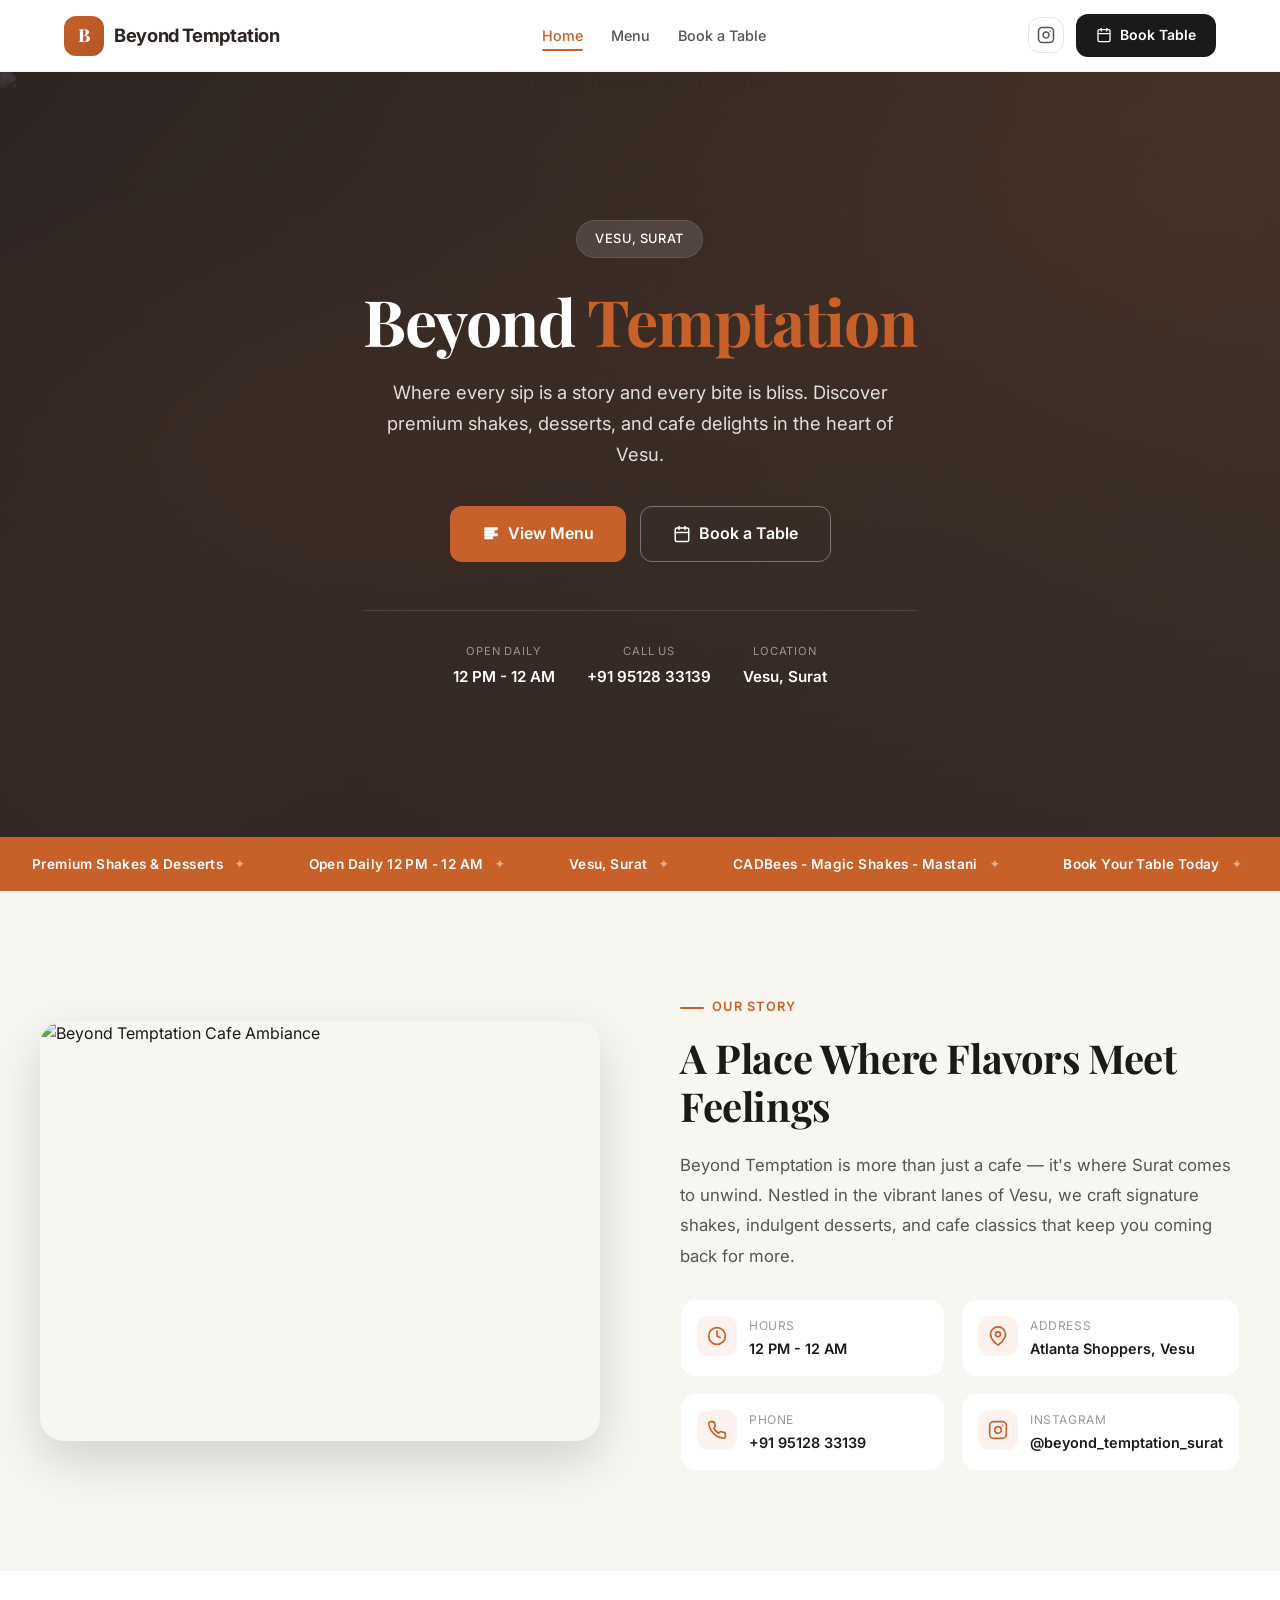
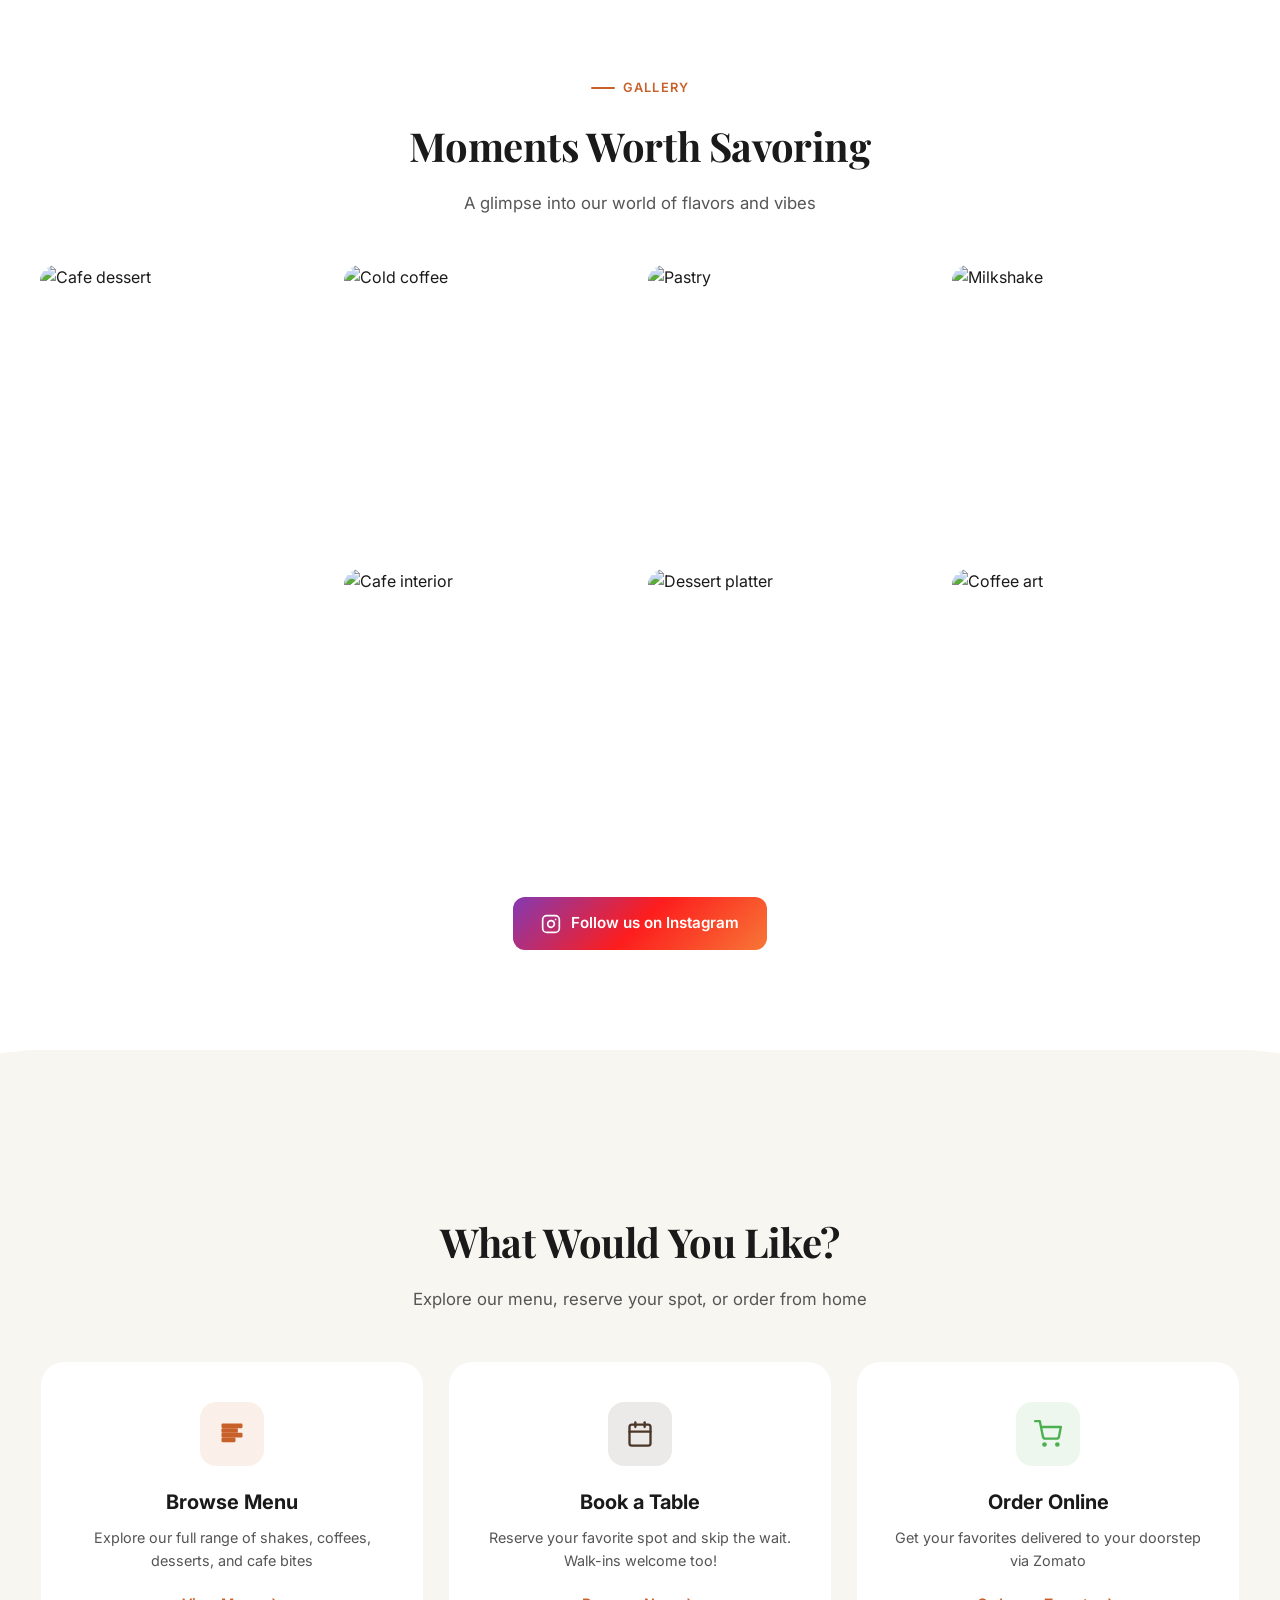
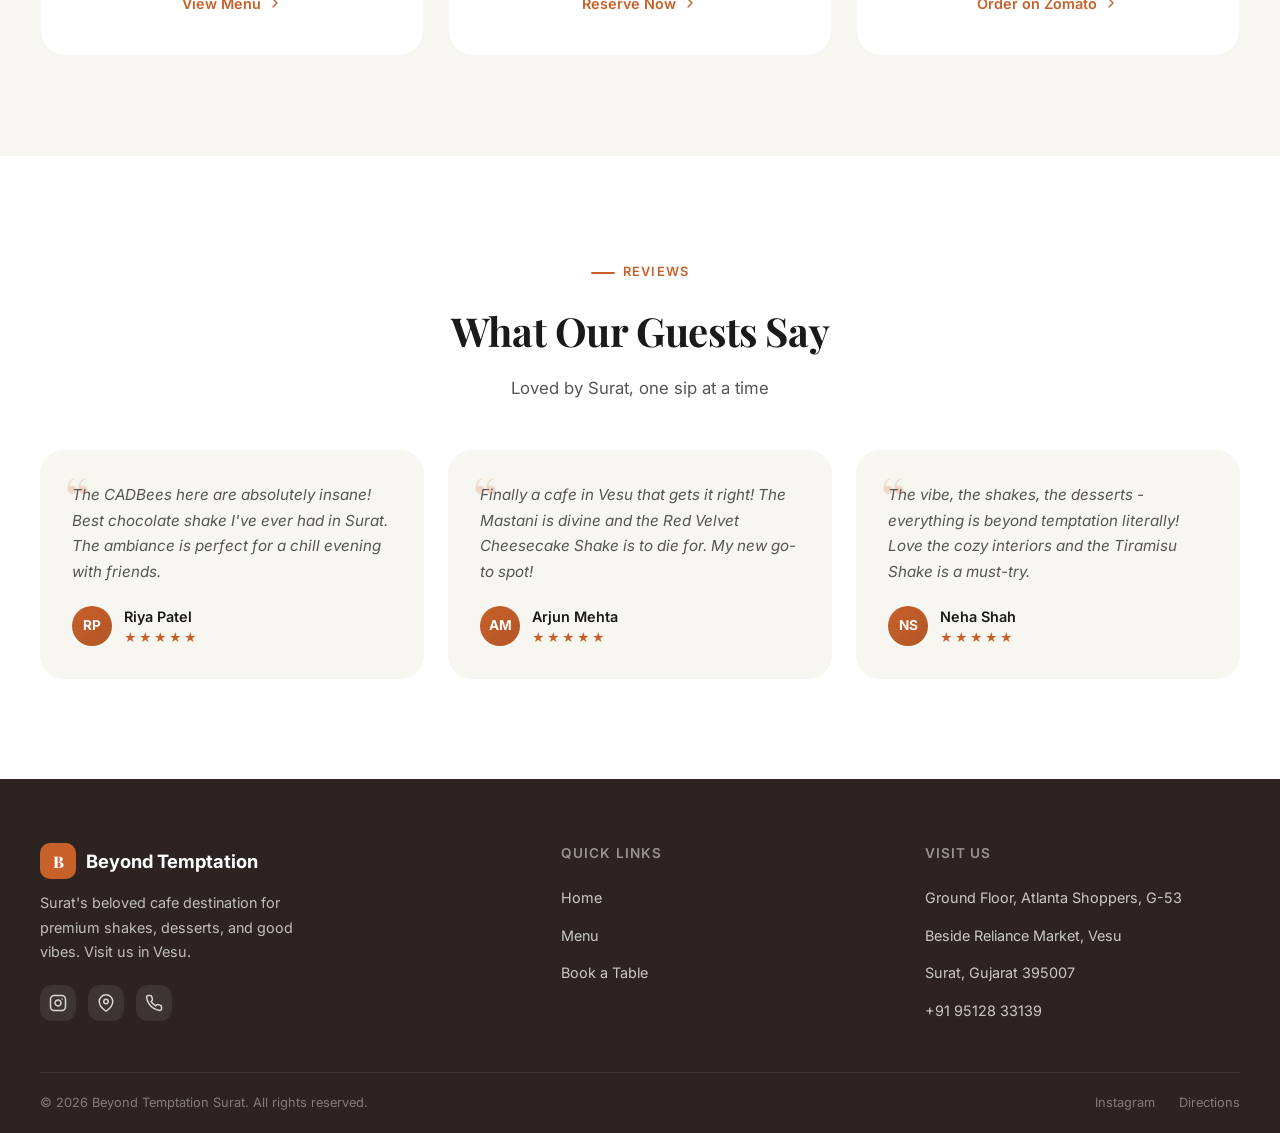
==== index.html @ 6c5f6b90 "Add files via upload" ====
<!DOCTYPE html>
<html lang="en">

<head>
  <meta charset="UTF-8">
  <meta name="viewport" content="width=device-width, initial-scale=1.0">
  <title>Beyond Temptation - Cafe & Desserts | Vesu, Surat</title>
  <meta name="description" content="Beyond Temptation Surat - Premium cafe & dessert destination in Vesu. Explore our menu, book a table, or order online.">
  <link rel="preconnect" href="https://fonts.googleapis.com">
  <link rel="preconnect" href="https://fonts.gstatic.com" crossorigin>
  <link href="https://fonts.googleapis.com/css2?family=Inter:wght@400;500;600;700;800&family=Playfair+Display:wght@400;500;600;700&display=swap" rel="stylesheet">
  <link rel="stylesheet" href="style.css">
</head>

<body>

  <!-- HEADER -->
  <header class="header" id="header">
    <div class="header-inner">
      <a href="index.html" class="logo">
        <div class="logo-icon">B</div>
        <span>Beyond Temptation</span>
      </a>

      <nav class="nav" id="nav">
        <div class="nav-links">
          <a href="index.html" class="active">Home</a>
          <a href="menu.html">Menu</a>
          <a href="book.html">Book a Table</a>
        </div>
      </nav>

      <div class="header-actions">
        <a href="https://www.instagram.com/beyond_temptation_surat" target="_blank" rel="noopener" class="btn-social" aria-label="Instagram">
          <svg viewBox="0 0 24 24" fill="none" stroke="currentColor" stroke-width="2" stroke-linecap="round" stroke-linejoin="round"><rect x="2" y="2" width="20" height="20" rx="5" ry="5"/><path d="M16 11.37A4 4 0 1 1 12.63 8 4 4 0 0 1 16 11.37z"/><line x1="17.5" y1="6.5" x2="17.51" y2="6.5"/></svg>
        </a>
        <a href="book.html" class="btn-cta">
          <svg viewBox="0 0 24 24" fill="none" stroke="currentColor" stroke-width="2" stroke-linecap="round" stroke-linejoin="round"><rect x="3" y="4" width="18" height="18" rx="2" ry="2"/><line x1="16" y1="2" x2="16" y2="6"/><line x1="8" y1="2" x2="8" y2="6"/><line x1="3" y1="10" x2="21" y2="10"/></svg>
          Book Table
        </a>
        <button class="mobile-toggle" id="mobile-toggle" aria-label="Menu">
          <span></span><span></span><span></span>
        </button>
      </div>
    </div>
  </header>

  <!-- HERO -->
  <section class="hero">
    <div class="hero-bg">
      <img src="https://images.unsplash.com/photo-1554118811-1e0d58224f24?w=1400&q=80" alt="Beyond Temptation Cafe Interior">
    </div>
    <div class="hero-overlay"></div>
    <div class="floating-shapes">
      <div class="shape shape-1"></div>
      <div class="shape shape-2"></div>
      <div class="shape shape-3"></div>
    </div>
    <div class="hero-content">
      <div class="hero-badge">Vesu, Surat</div>
      <h1>Beyond <span class="accent">Temptation</span></h1>
      <p class="hero-subtitle">Where every sip is a story and every bite is bliss. Discover premium shakes, desserts, and cafe delights in the heart of Vesu.</p>
      <div class="hero-buttons">
        <a href="menu.html" class="btn-primary">
          <svg viewBox="0 0 24 24" fill="none" stroke="currentColor" stroke-width="2" stroke-linecap="round" stroke-linejoin="round"><path d="M3 3h18v18H3z" opacity="0"/><path d="M4 4h16v2H4z"/><path d="M4 8h12v2H4z"/><path d="M4 12h16v2H4z"/><path d="M4 16h10v2H4z"/></svg>
          View Menu
        </a>
        <a href="book.html" class="btn-outline">
          <svg viewBox="0 0 24 24" fill="none" stroke="currentColor" stroke-width="2" stroke-linecap="round" stroke-linejoin="round"><rect x="3" y="4" width="18" height="18" rx="2" ry="2"/><line x1="16" y1="2" x2="16" y2="6"/><line x1="8" y1="2" x2="8" y2="6"/><line x1="3" y1="10" x2="21" y2="10"/></svg>
          Book a Table
        </a>
      </div>
      <div class="hero-info">
        <div class="hero-info-item">
          <div class="label">Open Daily</div>
          <div class="value">12 PM - 12 AM</div>
        </div>
        <div class="hero-info-item">
          <div class="label">Call Us</div>
          <div class="value">+91 95128 33139</div>
        </div>
        <div class="hero-info-item">
          <div class="label">Location</div>
          <div class="value">Vesu, Surat</div>
        </div>
      </div>
    </div>
  </section>

  <!-- MARQUEE -->
  <div class="marquee">
    <div class="marquee-track">
      <span>Premium Shakes & Desserts</span>
      <span>Open Daily 12 PM - 12 AM</span>
      <span>Vesu, Surat</span>
      <span>CADBees - Magic Shakes - Mastani</span>
      <span>Book Your Table Today</span>
      <span>Follow @beyond_temptation_surat</span>
      <span>Premium Shakes & Desserts</span>
      <span>Open Daily 12 PM - 12 AM</span>
      <span>Vesu, Surat</span>
      <span>CADBees - Magic Shakes - Mastani</span>
      <span>Book Your Table Today</span>
      <span>Follow @beyond_temptation_surat</span>
    </div>
  </div>

  <!-- ABOUT -->
  <section class="about" id="about">
    <div class="about-inner">
      <div class="about-image reveal-left">
        <img src="https://images.unsplash.com/photo-1559925393-8be0ec4767c8?w=800&q=80" alt="Beyond Temptation Cafe Ambiance">
      </div>
      <div class="about-text reveal-right">
        <div class="section-label">Our Story</div>
        <h2>A Place Where Flavors Meet Feelings</h2>
        <p>Beyond Temptation is more than just a cafe &mdash; it's where Surat comes to unwind. Nestled in the vibrant lanes of Vesu, we craft signature shakes, indulgent desserts, and cafe classics that keep you coming back for more.</p>
        <div class="about-details">
          <div class="about-detail">
            <div class="about-detail-icon">
              <svg viewBox="0 0 24 24" fill="none" stroke="currentColor" stroke-width="2" stroke-linecap="round" stroke-linejoin="round"><circle cx="12" cy="12" r="10"/><polyline points="12 6 12 12 16 14"/></svg>
            </div>
            <div class="about-detail-text">
              <div class="detail-label">Hours</div>
              <div class="detail-value">12 PM - 12 AM</div>
            </div>
          </div>
          <div class="about-detail">
            <div class="about-detail-icon">
              <svg viewBox="0 0 24 24" fill="none" stroke="currentColor" stroke-width="2" stroke-linecap="round" stroke-linejoin="round"><path d="M21 10c0 7-9 13-9 13s-9-6-9-13a9 9 0 0 1 18 0z"/><circle cx="12" cy="10" r="3"/></svg>
            </div>
            <div class="about-detail-text">
              <div class="detail-label">Address</div>
              <div class="detail-value">Atlanta Shoppers, Vesu</div>
            </div>
          </div>
          <div class="about-detail">
            <div class="about-detail-icon">
              <svg viewBox="0 0 24 24" fill="none" stroke="currentColor" stroke-width="2" stroke-linecap="round" stroke-linejoin="round"><path d="M22 16.92v3a2 2 0 0 1-2.18 2 19.79 19.79 0 0 1-8.63-3.07 19.5 19.5 0 0 1-6-6 19.79 19.79 0 0 1-3.07-8.67A2 2 0 0 1 4.11 2h3a2 2 0 0 1 2 1.72c.127.96.361 1.903.7 2.81a2 2 0 0 1-.45 2.11L8.09 9.91a16 16 0 0 0 6 6l1.27-1.27a2 2 0 0 1 2.11-.45c.907.339 1.85.573 2.81.7A2 2 0 0 1 22 16.92z"/></svg>
            </div>
            <div class="about-detail-text">
              <div class="detail-label">Phone</div>
              <div class="detail-value">+91 95128 33139</div>
            </div>
          </div>
          <div class="about-detail">
            <div class="about-detail-icon">
              <svg viewBox="0 0 24 24" fill="none" stroke="currentColor" stroke-width="2" stroke-linecap="round" stroke-linejoin="round"><rect x="2" y="2" width="20" height="20" rx="5" ry="5"/><path d="M16 11.37A4 4 0 1 1 12.63 8 4 4 0 0 1 16 11.37z"/><line x1="17.5" y1="6.5" x2="17.51" y2="6.5"/></svg>
            </div>
            <div class="about-detail-text">
              <div class="detail-label">Instagram</div>
              <div class="detail-value">@beyond_temptation_surat</div>
            </div>
          </div>
        </div>
      </div>
    </div>
  </section>

  <!-- GALLERY -->
  <section class="gallery" id="gallery">
    <div class="gallery-inner">
      <div class="section-header reveal">
        <div class="section-label section-label-center">Gallery</div>
        <h2>Moments Worth Savoring</h2>
        <p>A glimpse into our world of flavors and vibes</p>
      </div>
      <div class="gallery-grid reveal stagger">
        <div class="gallery-item tall">
          <img src="https://images.unsplash.com/photo-1572490122747-3968b75cc699?w=600&q=80" alt="Cafe dessert">
        </div>
        <div class="gallery-item">
          <img src="https://images.unsplash.com/photo-1579954115545-a95591f28bfc?w=600&q=80" alt="Cold coffee">
        </div>
        <div class="gallery-item">
          <img src="https://images.unsplash.com/photo-1551024506-0bccd828d307?w=600&q=80" alt="Pastry">
        </div>
        <div class="gallery-item">
          <img src="https://images.unsplash.com/photo-1587314168485-3236d6710814?w=600&q=80" alt="Milkshake">
        </div>
        <div class="gallery-item">
          <img src="https://images.unsplash.com/photo-1514066558159-fc8c737ef259?w=600&q=80" alt="Cafe interior">
        </div>
        <div class="gallery-item">
          <img src="https://images.unsplash.com/photo-1563805042-7684c019e1cb?w=600&q=80" alt="Dessert platter">
        </div>
        <div class="gallery-item">
          <img src="https://images.unsplash.com/photo-1495474472287-4d71bcdd2085?w=600&q=80" alt="Coffee art">
        </div>
      </div>
      <div class="gallery-cta">
        <a href="https://www.instagram.com/beyond_temptation_surat" target="_blank" rel="noopener" class="btn-insta">
          <svg viewBox="0 0 24 24" fill="none" stroke="currentColor" stroke-width="2" stroke-linecap="round" stroke-linejoin="round"><rect x="2" y="2" width="20" height="20" rx="5" ry="5"/><path d="M16 11.37A4 4 0 1 1 12.63 8 4 4 0 0 1 16 11.37z"/><line x1="17.5" y1="6.5" x2="17.51" y2="6.5"/></svg>
          Follow us on Instagram
        </a>
      </div>
    </div>
  </section>

  <div class="section-wave wave-reverse"></div>

  <!-- QUICK ACTIONS -->
  <section class="actions">
    <div class="actions-inner">
      <div class="section-header reveal">
        <h2>What Would You Like?</h2>
        <p>Explore our menu, reserve your spot, or order from home</p>
      </div>
      <div class="actions-grid reveal stagger">
        <div class="action-card">
          <div class="action-icon menu-icon">
            <svg viewBox="0 0 24 24" fill="none" stroke="currentColor" stroke-width="2" stroke-linecap="round" stroke-linejoin="round"><path d="M4 4h16v2H4z"/><path d="M4 8h12v2H4z"/><path d="M4 12h16v2H4z"/><path d="M4 16h10v2H4z"/></svg>
          </div>
          <h3>Browse Menu</h3>
          <p>Explore our full range of shakes, coffees, desserts, and cafe bites</p>
          <a href="menu.html" class="action-link">
            View Menu
            <svg viewBox="0 0 24 24" fill="none" stroke="currentColor" stroke-width="2" stroke-linecap="round" stroke-linejoin="round"><polyline points="9 18 15 12 9 6"/></svg>
          </a>
        </div>
        <div class="action-card">
          <div class="action-icon book-icon">
            <svg viewBox="0 0 24 24" fill="none" stroke="currentColor" stroke-width="2" stroke-linecap="round" stroke-linejoin="round"><rect x="3" y="4" width="18" height="18" rx="2" ry="2"/><line x1="16" y1="2" x2="16" y2="6"/><line x1="8" y1="2" x2="8" y2="6"/><line x1="3" y1="10" x2="21" y2="10"/></svg>
          </div>
          <h3>Book a Table</h3>
          <p>Reserve your favorite spot and skip the wait. Walk-ins welcome too!</p>
          <a href="book.html" class="action-link">
            Reserve Now
            <svg viewBox="0 0 24 24" fill="none" stroke="currentColor" stroke-width="2" stroke-linecap="round" stroke-linejoin="round"><polyline points="9 18 15 12 9 6"/></svg>
          </a>
        </div>
        <div class="action-card">
          <div class="action-icon order-icon">
            <svg viewBox="0 0 24 24" fill="none" stroke="currentColor" stroke-width="2" stroke-linecap="round" stroke-linejoin="round"><circle cx="9" cy="21" r="1"/><circle cx="20" cy="21" r="1"/><path d="M1 1h4l2.68 13.39a2 2 0 0 0 2 1.61h9.72a2 2 0 0 0 2-1.61L23 6H6"/></svg>
          </div>
          <h3>Order Online</h3>
          <p>Get your favorites delivered to your doorstep via Zomato</p>
          <a href="https://www.zomato.com/it/surat/beyond-temptation-adajan-patiya?amp=1" class="action-link" target="_blank" rel="noopener">
            Order on Zomato
            <svg viewBox="0 0 24 24" fill="none" stroke="currentColor" stroke-width="2" stroke-linecap="round" stroke-linejoin="round"><polyline points="9 18 15 12 9 6"/></svg>
          </a>
        </div>
      </div>
    </div>
  </section>

  <!-- TESTIMONIALS -->
  <section class="testimonials">
    <div class="testimonials-inner">
      <div class="section-header reveal">
        <div class="section-label section-label-center">Reviews</div>
        <h2>What Our Guests Say</h2>
        <p>Loved by Surat, one sip at a time</p>
      </div>
      <div class="testimonials-grid reveal stagger">
        <div class="testimonial-card">
          <p class="testimonial-text">The CADBees here are absolutely insane! Best chocolate shake I've ever had in Surat. The ambiance is perfect for a chill evening with friends.</p>
          <div class="testimonial-author">
            <div class="testimonial-avatar">RP</div>
            <div>
              <div class="testimonial-name">Riya Patel</div>
              <div class="testimonial-rating">&#9733;&#9733;&#9733;&#9733;&#9733;</div>
            </div>
          </div>
        </div>
        <div class="testimonial-card">
          <p class="testimonial-text">Finally a cafe in Vesu that gets it right! The Mastani is divine and the Red Velvet Cheesecake Shake is to die for. My new go-to spot!</p>
          <div class="testimonial-author">
            <div class="testimonial-avatar">AM</div>
            <div>
              <div class="testimonial-name">Arjun Mehta</div>
              <div class="testimonial-rating">&#9733;&#9733;&#9733;&#9733;&#9733;</div>
            </div>
          </div>
        </div>
        <div class="testimonial-card">
          <p class="testimonial-text">The vibe, the shakes, the desserts - everything is beyond temptation literally! Love the cozy interiors and the Tiramisu Shake is a must-try.</p>
          <div class="testimonial-author">
            <div class="testimonial-avatar">NS</div>
            <div>
              <div class="testimonial-name">Neha Shah</div>
              <div class="testimonial-rating">&#9733;&#9733;&#9733;&#9733;&#9733;</div>
            </div>
          </div>
        </div>
      </div>
    </div>
  </section>

  <!-- FOOTER -->
  <footer class="footer">
    <div class="footer-inner">
      <div class="footer-grid">
        <div class="footer-brand">
          <div class="footer-logo">
            <div class="footer-logo-icon">B</div>
            <span>Beyond Temptation</span>
          </div>
          <p>Surat's beloved cafe destination for premium shakes, desserts, and good vibes. Visit us in Vesu.</p>
          <div class="footer-socials">
            <a href="https://www.instagram.com/beyond_temptation_surat" target="_blank" rel="noopener" class="footer-social-link" aria-label="Instagram">
              <svg viewBox="0 0 24 24" fill="none" stroke="currentColor" stroke-width="2" stroke-linecap="round" stroke-linejoin="round"><rect x="2" y="2" width="20" height="20" rx="5" ry="5"/><path d="M16 11.37A4 4 0 1 1 12.63 8 4 4 0 0 1 16 11.37z"/><line x1="17.5" y1="6.5" x2="17.51" y2="6.5"/></svg>
            </a>
            <a href="https://www.google.com/maps/place/Beyond+Temptation+Surat/" target="_blank" rel="noopener" class="footer-social-link" aria-label="Google Maps">
              <svg viewBox="0 0 24 24" fill="none" stroke="currentColor" stroke-width="2" stroke-linecap="round" stroke-linejoin="round"><path d="M21 10c0 7-9 13-9 13s-9-6-9-13a9 9 0 0 1 18 0z"/><circle cx="12" cy="10" r="3"/></svg>
            </a>
            <a href="tel:+919512833139" class="footer-social-link" aria-label="Phone">
              <svg viewBox="0 0 24 24" fill="none" stroke="currentColor" stroke-width="2" stroke-linecap="round" stroke-linejoin="round"><path d="M22 16.92v3a2 2 0 0 1-2.18 2 19.79 19.79 0 0 1-8.63-3.07 19.5 19.5 0 0 1-6-6 19.79 19.79 0 0 1-3.07-8.67A2 2 0 0 1 4.11 2h3a2 2 0 0 1 2 1.72c.127.96.361 1.903.7 2.81a2 2 0 0 1-.45 2.11L8.09 9.91a16 16 0 0 0 6 6l1.27-1.27a2 2 0 0 1 2.11-.45c.907.339 1.85.573 2.81.7A2 2 0 0 1 22 16.92z"/></svg>
            </a>
          </div>
        </div>

        <div class="footer-column">
          <h4>Quick Links</h4>
          <ul>
            <li><a href="index.html">Home</a></li>
            <li><a href="menu.html">Menu</a></li>
            <li><a href="book.html">Book a Table</a></li>
          </ul>
        </div>

        <div class="footer-column">
          <h4>Visit Us</h4>
          <ul>
            <li><a href="https://www.google.com/maps/place/Beyond+Temptation+Surat/" target="_blank" rel="noopener">Ground Floor, Atlanta Shoppers, G-53</a></li>
            <li><a href="https://www.google.com/maps/place/Beyond+Temptation+Surat/" target="_blank" rel="noopener">Beside Reliance Market, Vesu</a></li>
            <li><a href="https://www.google.com/maps/place/Beyond+Temptation+Surat/" target="_blank" rel="noopener">Surat, Gujarat 395007</a></li>
            <li><a href="tel:+919512833139">+91 95128 33139</a></li>
          </ul>
        </div>
      </div>

      <div class="footer-bottom">
        <p>&copy; 2026 Beyond Temptation Surat. All rights reserved.</p>
        <div class="footer-bottom-links">
          <a href="https://www.instagram.com/beyond_temptation_surat" target="_blank" rel="noopener">Instagram</a>
          <a href="https://www.google.com/maps/place/Beyond+Temptation+Surat/" target="_blank" rel="noopener">Directions</a>
        </div>
      </div>
    </div>
  </footer>

  <script>
    document.getElementById('mobile-toggle').addEventListener('click', () => {
      document.getElementById('nav').classList.toggle('open');
    });

    document.querySelectorAll('a[href^="#"]').forEach(a => {
      a.addEventListener('click', function(e) {
        const href = this.getAttribute('href');
        if (href === '#') return;
        e.preventDefault();
        const t = document.querySelector(href);
        if (t) { t.scrollIntoView({ behavior: 'smooth', block: 'start' }); document.getElementById('nav').classList.remove('open'); }
      });
    });

    const observer = new IntersectionObserver((entries) => {
      entries.forEach(entry => {
        if (entry.isIntersecting) {
          entry.target.classList.add('visible');
          if (entry.target.classList.contains('stagger')) {
            entry.target.querySelectorAll(':scope > *').forEach(child => child.classList.add('visible'));
          }
        }
      });
    }, { threshold: 0.1, rootMargin: '0px 0px -50px 0px' });

    document.querySelectorAll('.reveal, .reveal-left, .reveal-right, .stagger').forEach(el => observer.observe(el));
  </script>

</body>

</html>
---- style.css ----
/* ========== DESIGN TOKENS ========== */
:root {
  --color-primary: #C8602A;
  --color-primary-dark: #B35525;
  --color-brown: #2D2422;
  --color-brown-light: #4A3728;
  --color-brown-mid: #6B4F3A;
  --color-bg-cream: #F8F6F0;
  --color-bg-warm: #FAF7F2;
  --color-bg-white: #FFFFFF;
  --color-text-dark: #1A1A1A;
  --color-text-body: #555555;
  --color-text-light: #777777;
  --color-text-muted: #999999;
  --color-border: #E5E5E5;
  --color-border-light: #f0ebe4;
  --color-card-bg: #FFFFFF;
  --color-success: #4CAF50;
  --color-whatsapp: #25D366;

  --font-family: 'Inter', -apple-system, BlinkMacSystemFont, 'Segoe UI', Roboto, sans-serif;
  --font-display: 'Playfair Display', Georgia, serif;

  --shadow-sm: 0 1px 3px rgba(0,0,0,0.06);
  --shadow-md: 0 4px 12px rgba(0,0,0,0.08);
  --shadow-lg: 0 8px 30px rgba(0,0,0,0.12);
  --shadow-xl: 0 20px 50px rgba(0,0,0,0.15);
  --shadow-card: 0 1px 4px rgba(0,0,0,0.04), 0 2px 8px rgba(0,0,0,0.04);

  --radius-sm: 0.375rem;
  --radius-md: 0.5rem;
  --radius-lg: 0.75rem;
  --radius-xl: 1rem;
  --radius-2xl: 1.5rem;
  --radius-full: 9999px;

  --header-height: 72px;
  --max-width: 1200px;

  --transition: 0.2s ease;
}

/* ========== RESET & BASE ========== */
*, *::before, *::after {
  margin: 0;
  padding: 0;
  box-sizing: border-box;
}

html { scroll-behavior: smooth; font-size: 16px; }

body {
  font-family: var(--font-family);
  color: var(--color-text-dark);
  background: var(--color-bg-white);
  line-height: 1.6;
  -webkit-font-smoothing: antialiased;
  -moz-osx-font-smoothing: grayscale;
  animation: pageLoad 0.5s ease;
}

a { text-decoration: none; color: inherit; transition: color var(--transition); }
ul, ol { list-style: none; }
img { max-width: 100%; height: auto; display: block; }
button { font-family: inherit; cursor: pointer; }

/* ========== HEADER ========== */
.header {
  position: sticky;
  top: 0;
  z-index: 100;
  background: rgba(255,255,255,0.85);
  backdrop-filter: blur(16px);
  -webkit-backdrop-filter: blur(16px);
  border-bottom: 1px solid rgba(0,0,0,0.06);
  height: var(--header-height);
}

.header-inner {
  max-width: var(--max-width);
  margin: 0 auto;
  padding: 0 24px;
  height: 100%;
  display: flex;
  align-items: center;
  justify-content: space-between;
}

.logo {
  display: flex;
  align-items: center;
  gap: 10px;
  font-weight: 700;
  font-size: 1.15rem;
  color: var(--color-brown);
  letter-spacing: -0.02em;
}

.logo-icon {
  width: 40px;
  height: 40px;
  background: linear-gradient(135deg, var(--color-primary), var(--color-primary-dark));
  border-radius: 12px;
  display: flex;
  align-items: center;
  justify-content: center;
  color: white;
  font-weight: 800;
  font-size: 18px;
  font-family: var(--font-display);
}

.nav { display: flex; align-items: center; gap: 32px; }

.nav-links { display: flex; align-items: center; gap: 28px; }

.nav-links a {
  font-size: 0.9rem;
  font-weight: 500;
  color: var(--color-text-body);
  transition: color var(--transition);
  position: relative;
}

.nav-links a:hover,
.nav-links a.active { color: var(--color-primary); }

.nav-links a.active::after {
  content: '';
  position: absolute;
  bottom: -4px;
  left: 0;
  right: 0;
  height: 2px;
  background: var(--color-primary);
  border-radius: 1px;
}

.header-actions { display: flex; align-items: center; gap: 12px; }

.btn-social {
  width: 36px;
  height: 36px;
  border-radius: var(--radius-lg);
  border: 1px solid var(--color-border);
  background: transparent;
  display: flex;
  align-items: center;
  justify-content: center;
  color: var(--color-text-body);
  transition: all var(--transition);
}

.btn-social:hover {
  border-color: var(--color-primary);
  color: var(--color-primary);
  background: rgba(200,96,42,0.05);
}

.btn-social svg { width: 18px; height: 18px; }

.btn-cta {
  display: inline-flex;
  align-items: center;
  gap: 8px;
  padding: 10px 20px;
  background: var(--color-text-dark);
  color: white;
  border-radius: var(--radius-lg);
  font-size: 0.875rem;
  font-weight: 600;
  border: none;
  transition: all var(--transition);
}

.btn-cta:hover {
  background: #333;
  color: white;
  transform: translateY(-1px);
}

.btn-cta svg { width: 16px; height: 16px; }

.mobile-toggle {
  display: none;
  background: none;
  border: none;
  padding: 8px;
}

.mobile-toggle span {
  display: block;
  width: 22px;
  height: 2px;
  background: var(--color-text-dark);
  margin: 5px 0;
  transition: all 0.3s ease;
}

/* ========== HERO ========== */
.hero {
  position: relative;
  min-height: 85vh;
  display: flex;
  align-items: center;
  justify-content: center;
  text-align: center;
  overflow: hidden;
  background: linear-gradient(135deg, #2D2422 0%, #4A3728 40%, #6B4F3A 100%);
}

.hero-bg {
  position: absolute;
  inset: 0;
  z-index: 0;
}

.hero-bg img {
  width: 100%;
  height: 100%;
  object-fit: cover;
  opacity: 0.25;
}

.hero-overlay {
  position: absolute;
  inset: 0;
  background: linear-gradient(180deg, rgba(45,36,34,0.6) 0%, rgba(45,36,34,0.85) 100%);
  z-index: 1;
}

.hero-content {
  position: relative;
  z-index: 2;
  max-width: 700px;
  padding: 80px 24px;
  color: white;
}

.hero-badge {
  display: inline-flex;
  align-items: center;
  gap: 6px;
  background: rgba(255,255,255,0.12);
  backdrop-filter: blur(8px);
  padding: 8px 18px;
  border-radius: var(--radius-full);
  font-size: 0.8rem;
  font-weight: 500;
  margin-bottom: 28px;
  border: 1px solid rgba(255,255,255,0.1);
  letter-spacing: 0.05em;
  text-transform: uppercase;
}

.hero h1 {
  font-family: var(--font-display);
  font-size: 4rem;
  font-weight: 700;
  line-height: 1.1;
  margin-bottom: 20px;
  letter-spacing: -0.02em;
}

.hero h1 .accent { color: var(--color-primary); }

.hero-subtitle {
  font-size: 1.15rem;
  opacity: 0.85;
  line-height: 1.7;
  margin-bottom: 36px;
  max-width: 520px;
  margin-left: auto;
  margin-right: auto;
}

.hero-buttons { display: flex; gap: 14px; justify-content: center; flex-wrap: wrap; }

.btn-primary {
  display: inline-flex;
  align-items: center;
  gap: 8px;
  padding: 14px 32px;
  background: var(--color-primary);
  color: white;
  border: none;
  border-radius: var(--radius-lg);
  font-size: 1rem;
  font-weight: 600;
  transition: all var(--transition);
}

.btn-primary:hover {
  background: var(--color-primary-dark);
  color: white;
  transform: translateY(-2px);
  box-shadow: 0 8px 24px rgba(200,96,42,0.3);
}

.btn-primary svg { width: 18px; height: 18px; }

.btn-outline {
  display: inline-flex;
  align-items: center;
  gap: 8px;
  padding: 14px 32px;
  background: transparent;
  color: white;
  border: 1.5px solid rgba(255,255,255,0.35);
  border-radius: var(--radius-lg);
  font-size: 1rem;
  font-weight: 600;
  transition: all var(--transition);
}

.btn-outline:hover {
  background: rgba(255,255,255,0.1);
  border-color: white;
  color: white;
}

.btn-outline svg { width: 18px; height: 18px; }

.hero-info {
  display: flex;
  justify-content: center;
  gap: 32px;
  margin-top: 48px;
  padding-top: 32px;
  border-top: 1px solid rgba(255,255,255,0.12);
}

.hero-info-item {
  text-align: center;
}

.hero-info-item .label {
  font-size: 0.7rem;
  text-transform: uppercase;
  letter-spacing: 0.08em;
  opacity: 0.5;
  margin-bottom: 4px;
}

.hero-info-item .value {
  font-size: 0.95rem;
  font-weight: 600;
}

/* ========== ABOUT SECTION ========== */
.about {
  padding: 100px 24px;
  background: var(--color-bg-cream);
}

.about-inner {
  max-width: var(--max-width);
  margin: 0 auto;
  display: grid;
  grid-template-columns: 1fr 1fr;
  gap: 80px;
  align-items: center;
}

.about-image {
  border-radius: var(--radius-2xl);
  overflow: hidden;
  aspect-ratio: 4/3;
  box-shadow: var(--shadow-xl);
}

.about-image img {
  width: 100%;
  height: 100%;
  object-fit: cover;
}

.section-label {
  display: inline-flex;
  align-items: center;
  gap: 8px;
  font-size: 0.8rem;
  font-weight: 600;
  text-transform: uppercase;
  letter-spacing: 0.1em;
  color: var(--color-primary);
  margin-bottom: 16px;
}

.section-label::before {
  content: '';
  width: 24px;
  height: 2px;
  background: var(--color-primary);
  border-radius: 1px;
}

.about-text h2 {
  font-family: var(--font-display);
  font-size: 2.5rem;
  font-weight: 700;
  color: var(--color-text-dark);
  margin-bottom: 20px;
  line-height: 1.2;
  letter-spacing: -0.01em;
}

.about-text p {
  font-size: 1.05rem;
  color: var(--color-text-body);
  line-height: 1.8;
  margin-bottom: 28px;
}

.about-details {
  display: grid;
  grid-template-columns: 1fr 1fr;
  gap: 16px;
}

.about-detail {
  display: flex;
  align-items: flex-start;
  gap: 12px;
  padding: 16px;
  background: var(--color-bg-white);
  border-radius: var(--radius-xl);
  border: 1px solid rgba(0,0,0,0.04);
}

.about-detail-icon {
  width: 40px;
  height: 40px;
  border-radius: var(--radius-lg);
  background: rgba(200,96,42,0.08);
  display: flex;
  align-items: center;
  justify-content: center;
  flex-shrink: 0;
  color: var(--color-primary);
}

.about-detail-icon svg { width: 20px; height: 20px; }

.about-detail-text .detail-label {
  font-size: 0.75rem;
  color: var(--color-text-muted);
  text-transform: uppercase;
  letter-spacing: 0.05em;
  margin-bottom: 2px;
}

.about-detail-text .detail-value {
  font-size: 0.9rem;
  font-weight: 600;
  color: var(--color-text-dark);
}

/* ========== GALLERY ========== */
.gallery {
  padding: 100px 24px;
  background: var(--color-bg-white);
}

.gallery-inner {
  max-width: var(--max-width);
  margin: 0 auto;
}

.section-header {
  text-align: center;
  margin-bottom: 48px;
}

.section-header h2 {
  font-family: var(--font-display);
  font-size: 2.5rem;
  font-weight: 700;
  color: var(--color-text-dark);
  margin-bottom: 12px;
  letter-spacing: -0.01em;
}

.section-header p {
  font-size: 1.05rem;
  color: var(--color-text-body);
  max-width: 500px;
  margin: 0 auto;
}

.gallery-grid {
  display: grid;
  grid-template-columns: repeat(4, 1fr);
  grid-template-rows: auto auto;
  gap: 16px;
}

.gallery-item {
  border-radius: var(--radius-xl);
  overflow: hidden;
  aspect-ratio: 1;
  transition: transform var(--transition);
}

.gallery-item:hover { transform: scale(1.02); }

.gallery-item img {
  width: 100%;
  height: 100%;
  object-fit: cover;
  transition: transform 0.4s ease;
}

.gallery-item:hover img { transform: scale(1.08); }

.gallery-item.tall { grid-row: span 2; aspect-ratio: auto; }

.gallery-cta {
  text-align: center;
  margin-top: 40px;
}

.btn-insta {
  display: inline-flex;
  align-items: center;
  gap: 10px;
  padding: 14px 28px;
  background: linear-gradient(135deg, #833AB4, #FD1D1D, #F77737);
  color: white;
  border: none;
  border-radius: var(--radius-lg);
  font-size: 0.95rem;
  font-weight: 600;
  transition: all var(--transition);
}

.btn-insta:hover {
  transform: translateY(-2px);
  box-shadow: 0 8px 24px rgba(131,58,180,0.3);
  color: white;
}

.btn-insta svg { width: 20px; height: 20px; }

/* ========== QUICK ACTIONS ========== */
.actions {
  padding: 100px 24px;
  background: var(--color-bg-cream);
}

.actions-inner {
  max-width: var(--max-width);
  margin: 0 auto;
}

.actions-grid {
  display: grid;
  grid-template-columns: repeat(3, 1fr);
  gap: 24px;
}

.action-card {
  background: var(--color-card-bg);
  border-radius: var(--radius-2xl);
  padding: 40px 32px;
  text-align: center;
  transition: transform var(--transition), box-shadow var(--transition);
  border: 1px solid rgba(0,0,0,0.04);
  display: flex;
  flex-direction: column;
  align-items: center;
}

.action-card:hover {
  transform: translateY(-6px);
  box-shadow: var(--shadow-lg);
}

.action-icon {
  width: 64px;
  height: 64px;
  border-radius: var(--radius-xl);
  display: flex;
  align-items: center;
  justify-content: center;
  margin-bottom: 20px;
  font-size: 28px;
}

.action-icon.menu-icon { background: rgba(200,96,42,0.1); color: var(--color-primary); }
.action-icon.book-icon { background: rgba(74,55,40,0.1); color: var(--color-brown-light); }
.action-icon.order-icon { background: rgba(76,175,80,0.1); color: var(--color-success); }

.action-icon svg { width: 28px; height: 28px; }

.action-card h3 {
  font-size: 1.25rem;
  font-weight: 700;
  color: var(--color-text-dark);
  margin-bottom: 8px;
}

.action-card p {
  font-size: 0.9rem;
  color: var(--color-text-body);
  line-height: 1.6;
  margin-bottom: 20px;
}

.action-link {
  display: inline-flex;
  align-items: center;
  gap: 6px;
  font-size: 0.9rem;
  font-weight: 600;
  color: var(--color-primary);
  transition: gap var(--transition);
}

.action-link:hover { gap: 10px; color: var(--color-primary); }

.action-link svg { width: 16px; height: 16px; }

/* ========== FOOTER ========== */
.footer {
  background: var(--color-brown);
  color: white;
  padding: 64px 24px 0;
}

.footer-inner {
  max-width: var(--max-width);
  margin: 0 auto;
}

.footer-grid {
  display: grid;
  grid-template-columns: 1.5fr 1fr 1fr;
  gap: 48px;
  padding-bottom: 48px;
}

.footer-brand p {
  font-size: 0.9rem;
  opacity: 0.7;
  line-height: 1.7;
  margin-top: 12px;
  max-width: 280px;
}

.footer-logo {
  display: flex;
  align-items: center;
  gap: 10px;
  font-weight: 700;
  font-size: 1.15rem;
}

.footer-logo-icon {
  width: 36px;
  height: 36px;
  background: var(--color-primary);
  border-radius: 10px;
  display: flex;
  align-items: center;
  justify-content: center;
  font-weight: 800;
  font-size: 16px;
  font-family: var(--font-display);
}

.footer-column h4 {
  font-size: 0.85rem;
  font-weight: 600;
  text-transform: uppercase;
  letter-spacing: 0.08em;
  opacity: 0.5;
  margin-bottom: 20px;
}

.footer-column ul { display: flex; flex-direction: column; gap: 12px; }

.footer-column a {
  font-size: 0.9rem;
  opacity: 0.75;
  transition: opacity var(--transition);
}

.footer-column a:hover { opacity: 1; color: var(--color-primary); }

.footer-socials {
  display: flex;
  gap: 12px;
  margin-top: 20px;
}

.footer-social-link {
  width: 36px;
  height: 36px;
  border-radius: var(--radius-lg);
  background: rgba(255,255,255,0.08);
  display: flex;
  align-items: center;
  justify-content: center;
  transition: all var(--transition);
}

.footer-social-link:hover {
  background: var(--color-primary);
}

.footer-social-link svg { width: 18px; height: 18px; opacity: 0.8; }

.footer-bottom {
  border-top: 1px solid rgba(255,255,255,0.08);
  padding: 20px 0;
  display: flex;
  align-items: center;
  justify-content: space-between;
}

.footer-bottom p {
  font-size: 0.8rem;
  opacity: 0.4;
}

.footer-bottom-links { display: flex; gap: 24px; }

.footer-bottom-links a {
  font-size: 0.8rem;
  opacity: 0.4;
  transition: opacity var(--transition);
}

.footer-bottom-links a:hover { opacity: 0.8; }

/* ========== MENU PAGE ========== */
.menu-hero {
  background: linear-gradient(135deg, var(--color-brown) 0%, var(--color-brown-light) 50%, var(--color-brown-mid) 100%);
  color: white;
  padding: 48px 24px 40px;
  text-align: center;
}

.menu-hero-icon {
  width: 72px;
  height: 72px;
  background: rgba(255,255,255,0.12);
  border-radius: 20px;
  display: flex;
  align-items: center;
  justify-content: center;
  font-size: 32px;
  font-weight: 800;
  margin: 0 auto 16px;
  backdrop-filter: blur(8px);
  border: 1px solid rgba(255,255,255,0.08);
  font-family: var(--font-display);
}

.menu-hero h1 {
  font-family: var(--font-display);
  font-size: 2.2rem;
  font-weight: 700;
  letter-spacing: -0.02em;
  margin-bottom: 6px;
}

.menu-hero .tagline {
  font-size: 1rem;
  opacity: 0.8;
  margin-bottom: 4px;
}

.menu-hero .location {
  font-size: 0.85rem;
  opacity: 0.55;
}

/* Category Nav */
.category-nav {
  background: white;
  border-bottom: 1px solid #eee;
  position: sticky;
  top: var(--header-height);
  z-index: 50;
}

.category-nav-inner {
  display: flex;
  gap: 4px;
  padding: 12px 20px;
  overflow-x: auto;
  max-width: var(--max-width);
  margin: 0 auto;
  -ms-overflow-style: none;
  scrollbar-width: none;
}

.category-nav-inner::-webkit-scrollbar { display: none; }

.cat-tab {
  padding: 8px 18px;
  border: none;
  background: transparent;
  border-radius: 24px;
  font-size: 0.875rem;
  font-weight: 500;
  color: #888;
  white-space: nowrap;
  transition: all var(--transition);
}

.cat-tab:hover { background: var(--color-bg-warm); color: var(--color-brown-light); }
.cat-tab.active { background: var(--color-brown-light); color: white; }

/* Menu Grid */
.menu-content {
  max-width: var(--max-width);
  margin: 0 auto;
  padding: 32px 24px 80px;
  background: var(--color-bg-warm);
  min-height: 60vh;
}

.menu-category { display: none; animation: fadeUp 0.3s ease; }
.menu-category.active { display: block; }

@keyframes fadeUp {
  from { opacity: 0; transform: translateY(8px); }
  to { opacity: 1; transform: translateY(0); }
}

.menu-category-title {
  font-size: 1.4rem;
  font-weight: 700;
  color: var(--color-brown-light);
  margin-bottom: 20px;
  padding-bottom: 12px;
  border-bottom: 2px solid var(--color-border-light);
  font-family: var(--font-display);
}

.menu-grid {
  display: grid;
  grid-template-columns: repeat(auto-fill, minmax(300px, 1fr));
  gap: 16px;
}

.menu-item {
  background: white;
  border-radius: var(--radius-xl);
  overflow: hidden;
  cursor: pointer;
  transition: transform var(--transition), box-shadow var(--transition);
  border: 1px solid rgba(0,0,0,0.04);
}

.menu-item:hover {
  transform: translateY(-3px);
  box-shadow: 0 12px 32px rgba(0,0,0,0.1);
}

.menu-item-image {
  width: 100%;
  height: 180px;
  object-fit: cover;
  display: block;
}

.menu-item-body {
  padding: 16px 18px 18px;
  display: flex;
  justify-content: space-between;
  align-items: flex-start;
  gap: 12px;
}

.menu-item-info h3 {
  font-size: 0.95rem;
  font-weight: 600;
  color: var(--color-text-dark);
  margin-bottom: 4px;
}

.menu-item-info p {
  font-size: 0.8rem;
  color: #888;
  line-height: 1.5;
  display: -webkit-box;
  -webkit-line-clamp: 2;
  -webkit-box-orient: vertical;
  overflow: hidden;
}

.menu-item-price {
  font-size: 1rem;
  font-weight: 700;
  color: var(--color-primary);
  white-space: nowrap;
  padding-top: 2px;
}

.menu-item mark {
  background: rgba(200,96,42,0.15);
  color: var(--color-primary);
  border-radius: 2px;
  padding: 0 2px;
}

/* Menu Modal */
.modal-overlay {
  position: fixed;
  inset: 0;
  background: rgba(0,0,0,0.5);
  backdrop-filter: blur(4px);
  -webkit-backdrop-filter: blur(4px);
  z-index: 1000;
  display: flex;
  align-items: center;
  justify-content: center;
  padding: 24px;
  opacity: 0;
  visibility: hidden;
  transition: all 0.3s ease;
}

.modal-overlay.active { opacity: 1; visibility: visible; }

.modal-card {
  background: white;
  border-radius: 24px;
  max-width: 480px;
  width: 100%;
  overflow: hidden;
  transform: scale(0.92) translateY(20px);
  transition: transform 0.35s cubic-bezier(0.34,1.56,0.64,1);
  box-shadow: 0 32px 80px rgba(0,0,0,0.25);
  max-height: 90vh;
  overflow-y: auto;
}

.modal-overlay.active .modal-card { transform: scale(1) translateY(0); }

.modal-image-wrap {
  position: relative;
  width: 100%;
  height: 260px;
  overflow: hidden;
}

.modal-image-wrap img {
  width: 100%;
  height: 100%;
  object-fit: cover;
}

.modal-close {
  position: absolute;
  top: 16px;
  right: 16px;
  width: 36px;
  height: 36px;
  border-radius: 50%;
  background: rgba(0,0,0,0.4);
  backdrop-filter: blur(8px);
  border: none;
  color: white;
  font-size: 18px;
  display: flex;
  align-items: center;
  justify-content: center;
  transition: background var(--transition);
}

.modal-close:hover { background: rgba(0,0,0,0.6); }

.modal-badge {
  position: absolute;
  bottom: 16px;
  left: 16px;
  background: rgba(0,0,0,0.5);
  backdrop-filter: blur(8px);
  color: white;
  padding: 6px 14px;
  border-radius: 20px;
  font-size: 0.75rem;
  font-weight: 600;
}

.modal-body { padding: 24px; }

.modal-title-row {
  display: flex;
  justify-content: space-between;
  align-items: flex-start;
  gap: 16px;
  margin-bottom: 12px;
}

.modal-title {
  font-size: 1.35rem;
  font-weight: 700;
  color: var(--color-text-dark);
  font-family: var(--font-display);
}

.modal-price {
  font-size: 1.25rem;
  font-weight: 800;
  color: var(--color-primary);
  white-space: nowrap;
}

.modal-desc {
  font-size: 0.9rem;
  color: #666;
  line-height: 1.7;
  margin-bottom: 20px;
}

.modal-tags {
  display: flex;
  gap: 8px;
  flex-wrap: wrap;
}

.modal-tag {
  background: var(--color-bg-warm);
  color: var(--color-brown-mid);
  padding: 6px 14px;
  border-radius: 20px;
  font-size: 0.75rem;
  font-weight: 600;
}

.modal-body .btn-primary {
  width: 100%;
  justify-content: center;
  margin-top: 16px;
  padding: 12px 24px;
  font-size: 0.9rem;
}

/* ========== BOOKING PAGE ========== */
.booking-hero {
  background: linear-gradient(135deg, var(--color-brown) 0%, var(--color-brown-light) 100%);
  color: white;
  padding: 48px 24px;
  text-align: center;
  position: relative;
  overflow: hidden;
}

.booking-hero h1,
.booking-hero p { position: relative; z-index: 1; }

.booking-hero h1 {
  font-family: var(--font-display);
  font-size: 2.5rem;
  font-weight: 700;
  margin-bottom: 8px;
}

.booking-hero p {
  font-size: 1.05rem;
  opacity: 0.8;
  max-width: 480px;
  margin: 0 auto;
}

.booking-section {
  padding: 60px 24px 100px;
  background: var(--color-bg-cream);
}

.booking-inner {
  max-width: var(--max-width);
  margin: 0 auto;
  display: grid;
  grid-template-columns: 1.2fr 0.8fr;
  gap: 48px;
  align-items: start;
}

.booking-form-card {
  background: white;
  border-radius: var(--radius-2xl);
  padding: 40px;
  box-shadow: var(--shadow-card);
  border: 1px solid rgba(0,0,0,0.04);
}

.booking-form-card h2 {
  font-family: var(--font-display);
  font-size: 1.5rem;
  font-weight: 700;
  margin-bottom: 8px;
  color: var(--color-text-dark);
}

.booking-form-card > p {
  font-size: 0.9rem;
  color: var(--color-text-body);
  margin-bottom: 32px;
}

.form-grid {
  display: grid;
  grid-template-columns: 1fr 1fr;
  gap: 20px;
}

.form-group { display: flex; flex-direction: column; gap: 6px; }
.form-group.full { grid-column: 1 / -1; }

.form-group label {
  font-size: 0.8rem;
  font-weight: 600;
  color: var(--color-text-dark);
  text-transform: uppercase;
  letter-spacing: 0.04em;
}

.form-group label .optional {
  font-weight: 400;
  color: var(--color-text-muted);
  text-transform: none;
  letter-spacing: 0;
}

.form-group input,
.form-group select,
.form-group textarea {
  padding: 12px 16px;
  border: 1.5px solid var(--color-border);
  border-radius: var(--radius-lg);
  font-size: 0.95rem;
  font-family: inherit;
  color: var(--color-text-dark);
  background: var(--color-bg-white);
  transition: border-color var(--transition), box-shadow var(--transition);
  outline: none;
}

.form-group input:focus,
.form-group select:focus,
.form-group textarea:focus {
  border-color: var(--color-primary);
  box-shadow: 0 0 0 3px rgba(200,96,42,0.1);
}

.form-group textarea { resize: vertical; min-height: 100px; }

.form-group select { appearance: none; cursor: pointer; background-image: url("data:image/svg+xml,%3Csvg xmlns='http://www.w3.org/2000/svg' width='16' height='16' viewBox='0 0 24 24' fill='none' stroke='%23777' stroke-width='2'%3E%3Cpolyline points='6 9 12 15 18 9'/%3E%3C/svg%3E"); background-repeat: no-repeat; background-position: right 14px center; padding-right: 40px; }

.guest-selector { display: flex; align-items: center; gap: 16px; }

.guest-btn {
  width: 40px;
  height: 40px;
  border-radius: var(--radius-lg);
  border: 1.5px solid var(--color-border);
  background: white;
  font-size: 1.2rem;
  font-weight: 600;
  color: var(--color-text-dark);
  display: flex;
  align-items: center;
  justify-content: center;
  transition: all var(--transition);
}

.guest-btn:hover {
  border-color: var(--color-primary);
  color: var(--color-primary);
}

.guest-count {
  font-size: 1.25rem;
  font-weight: 700;
  color: var(--color-text-dark);
  min-width: 32px;
  text-align: center;
}

.btn-book {
  width: 100%;
  padding: 16px;
  background: var(--color-primary);
  color: white;
  border: none;
  border-radius: var(--radius-lg);
  font-size: 1rem;
  font-weight: 600;
  transition: all var(--transition);
  margin-top: 12px;
  display: flex;
  align-items: center;
  justify-content: center;
  gap: 8px;
}

.btn-book:hover {
  background: var(--color-primary-dark);
  transform: translateY(-1px);
  box-shadow: 0 8px 24px rgba(200,96,42,0.25);
}

.booking-divider {
  display: flex;
  align-items: center;
  gap: 16px;
  margin: 24px 0;
  color: var(--color-text-muted);
  font-size: 0.8rem;
}

.booking-divider::before,
.booking-divider::after {
  content: '';
  flex: 1;
  height: 1px;
  background: var(--color-border);
}

.btn-whatsapp {
  width: 100%;
  padding: 14px;
  background: var(--color-whatsapp);
  color: white;
  border: none;
  border-radius: var(--radius-lg);
  font-size: 0.95rem;
  font-weight: 600;
  display: flex;
  align-items: center;
  justify-content: center;
  gap: 10px;
  transition: all var(--transition);
}

.btn-whatsapp:hover {
  background: #20BA5A;
  transform: translateY(-1px);
}

.btn-whatsapp svg { width: 20px; height: 20px; }

/* Booking sidebar */
.booking-sidebar { display: flex; flex-direction: column; gap: 24px; }

.sidebar-card {
  background: white;
  border-radius: var(--radius-2xl);
  overflow: hidden;
  box-shadow: var(--shadow-card);
  border: 1px solid rgba(0,0,0,0.04);
}

.sidebar-card .map-wrap {
  width: 100%;
  height: 220px;
}

.sidebar-card .map-wrap iframe {
  width: 100%;
  height: 100%;
  border: 0;
}

.sidebar-card-body { padding: 24px; }

.sidebar-card-body h3 {
  font-size: 1rem;
  font-weight: 700;
  color: var(--color-text-dark);
  margin-bottom: 16px;
  font-family: var(--font-display);
}

.info-list { display: flex; flex-direction: column; gap: 14px; }

.info-item {
  display: flex;
  align-items: flex-start;
  gap: 12px;
  font-size: 0.9rem;
  color: var(--color-text-body);
}

.info-item svg {
  width: 18px;
  height: 18px;
  flex-shrink: 0;
  color: var(--color-primary);
  margin-top: 2px;
}

.info-item strong {
  color: var(--color-text-dark);
  font-weight: 600;
}

/* Booking success */
@keyframes successPulse {
  0% { transform: scale(0); opacity: 0; }
  60% { transform: scale(1.2); }
  100% { transform: scale(1); opacity: 1; }
}

.booking-success {
  display: none;
  text-align: center;
  padding: 40px 24px;
}

.booking-success.show { display: block; animation: fadeUp 0.4s ease; }
.booking-success.show .success-icon { animation: successPulse 0.6s cubic-bezier(0.34,1.56,0.64,1) forwards; }

.success-icon {
  width: 72px;
  height: 72px;
  border-radius: 50%;
  background: rgba(76,175,80,0.1);
  display: flex;
  align-items: center;
  justify-content: center;
  margin: 0 auto 20px;
  color: var(--color-success);
}

.success-icon svg { width: 36px; height: 36px; }

/* success action buttons */
.booking-success .btn-primary {
  display: inline-flex;
  margin-top: 8px;
}
.booking-success .btn-outline-muted {
  display: inline-flex;
  align-items: center;
  gap: 6px;
  padding: 10px 24px;
  border-radius: 8px;
  border: 1.5px solid var(--color-border);
  color: var(--color-text-dark);
  font-weight: 600;
  font-size: 0.9rem;
  cursor: pointer;
  background: transparent;
  margin-top: 12px;
  transition: background 0.2s;
}
.booking-success .btn-outline-muted:hover { background: var(--color-bg-light); }

/* section-label centered variant */
.section-label-center { justify-content: center; }

.booking-success h2 {
  font-family: var(--font-display);
  font-size: 1.5rem;
  font-weight: 700;
  margin-bottom: 8px;
}

.booking-success p {
  color: var(--color-text-body);
  font-size: 0.95rem;
  margin-bottom: 24px;
}

/* ========== VISUAL UPGRADES ========== */

/* 1. Scroll Reveal Animation System */
.reveal {
  opacity: 0;
  transform: translateY(40px);
  transition: opacity 0.8s cubic-bezier(0.16, 1, 0.3, 1), transform 0.8s cubic-bezier(0.16, 1, 0.3, 1);
}
.reveal.visible {
  opacity: 1;
  transform: translateY(0);
}
.reveal-left { opacity: 0; transform: translateX(-40px); transition: opacity 0.8s cubic-bezier(0.16, 1, 0.3, 1), transform 0.8s cubic-bezier(0.16, 1, 0.3, 1); }
.reveal-left.visible { opacity: 1; transform: translateX(0); }
.reveal-right { opacity: 0; transform: translateX(40px); transition: opacity 0.8s cubic-bezier(0.16, 1, 0.3, 1), transform 0.8s cubic-bezier(0.16, 1, 0.3, 1); }
.reveal-right.visible { opacity: 1; transform: translateX(0); }
.stagger > * {
  opacity: 0;
  transform: translateY(40px);
  transition: opacity 0.8s cubic-bezier(0.16, 1, 0.3, 1), transform 0.8s cubic-bezier(0.16, 1, 0.3, 1);
}
.stagger > *.visible { opacity: 1; transform: translateY(0); }
.stagger > *:nth-child(1) { transition-delay: 0s; }
.stagger > *:nth-child(2) { transition-delay: 0.1s; }
.stagger > *:nth-child(3) { transition-delay: 0.2s; }
.stagger > *:nth-child(4) { transition-delay: 0.3s; }
.stagger > *:nth-child(5) { transition-delay: 0.4s; }
.stagger > *:nth-child(6) { transition-delay: 0.5s; }
.stagger > *:nth-child(7) { transition-delay: 0.6s; }
.stagger > *:nth-child(8) { transition-delay: 0.7s; }

/* 2. Marquee Ticker Strip */
.marquee {
  overflow: hidden;
  background: var(--color-primary);
  color: white;
  padding: 14px 0;
  white-space: nowrap;
  position: relative;
}
.marquee-track {
  display: inline-flex;
  animation: marqueeScroll 25s linear infinite;
}
.marquee-track span {
  display: inline-flex;
  align-items: center;
  gap: 12px;
  padding: 0 32px;
  font-size: 0.85rem;
  font-weight: 600;
  letter-spacing: 0.03em;
}
.marquee-track span::after {
  content: '\2726';
  opacity: 0.5;
  font-size: 0.7rem;
}
@keyframes marqueeScroll {
  0% { transform: translateX(0); }
  100% { transform: translateX(-50%); }
}

/* 3. Animated Hero Gradient */
.hero::before {
  content: '';
  position: absolute;
  inset: 0;
  background: radial-gradient(ellipse at 20% 50%, rgba(200, 96, 42, 0.15) 0%, transparent 50%),
              radial-gradient(ellipse at 80% 20%, rgba(200, 96, 42, 0.1) 0%, transparent 50%);
  z-index: 1;
  animation: heroGlow 8s ease-in-out infinite alternate;
}
@keyframes heroGlow {
  0% { opacity: 0.5; }
  100% { opacity: 1; }
}
.hero-content { animation: heroFadeIn 1.2s cubic-bezier(0.16, 1, 0.3, 1) forwards; }
@keyframes heroFadeIn {
  from { opacity: 0; transform: translateY(30px); }
  to { opacity: 1; transform: translateY(0); }
}
.hero-badge { animation: badgePop 0.6s 0.3s cubic-bezier(0.34, 1.56, 0.64, 1) both; }
@keyframes badgePop {
  from { opacity: 0; transform: scale(0.8); }
  to { opacity: 1; transform: scale(1); }
}

/* 4. Gallery Hover Overlays */
.gallery-item {
  position: relative;
}
.gallery-item::after {
  content: '';
  position: absolute;
  inset: 0;
  background: linear-gradient(180deg, transparent 40%, rgba(45, 36, 34, 0.7) 100%);
  opacity: 0;
  transition: opacity 0.4s ease;
  border-radius: var(--radius-xl);
  pointer-events: none;
}
.gallery-item:hover::after { opacity: 1; }

/* 5. Floating Decorative Shapes */
.floating-shapes {
  position: absolute;
  inset: 0;
  overflow: hidden;
  pointer-events: none;
  z-index: 0;
}
.shape {
  position: absolute;
  border-radius: 50%;
  filter: blur(80px);
  opacity: 0.12;
  animation: floatShape 20s ease-in-out infinite;
}
.shape-1 { width: 400px; height: 400px; background: var(--color-primary); top: -100px; right: -100px; animation-delay: 0s; }
.shape-2 { width: 300px; height: 300px; background: #e8a87c; bottom: -50px; left: -50px; animation-delay: -7s; }
.shape-3 { width: 200px; height: 200px; background: var(--color-primary); top: 40%; left: 20%; animation-delay: -14s; }
@keyframes floatShape {
  0%, 100% { transform: translate(0, 0) scale(1); }
  33% { transform: translate(30px, -30px) scale(1.05); }
  66% { transform: translate(-20px, 20px) scale(0.95); }
}

/* 6. Enhanced Card 3D Hover */
.action-card {
  transform-style: preserve-3d;
  perspective: 1000px;
}
.action-card:hover {
  transform: translateY(-8px) rotateX(2deg);
}
.action-icon { transition: transform 0.3s ease; }
.action-card:hover .action-icon { transform: scale(1.1) translateY(-4px); }

/* 7. Menu Item Image Zoom Overlay */
.menu-item { overflow: hidden; position: relative; }
.menu-item .menu-item-image {
  transition: transform 0.5s cubic-bezier(0.16, 1, 0.3, 1);
}
.menu-item:hover .menu-item-image {
  transform: scale(1.08);
}
.menu-item::before {
  content: 'View';
  position: absolute;
  top: 12px;
  right: 12px;
  background: rgba(255, 255, 255, 0.9);
  backdrop-filter: blur(8px);
  padding: 6px 14px;
  border-radius: var(--radius-full);
  font-size: 0.7rem;
  font-weight: 700;
  color: var(--color-brown-light);
  text-transform: uppercase;
  letter-spacing: 0.08em;
  opacity: 0;
  transform: translateY(-8px);
  transition: all 0.3s ease;
  z-index: 2;
}
.menu-item:hover::before {
  opacity: 1;
  transform: translateY(0);
}

/* 8. Animated Underline on Nav Links */
.nav-links a::before {
  content: '';
  position: absolute;
  bottom: -4px;
  left: 0;
  width: 0;
  height: 2px;
  background: var(--color-primary);
  border-radius: 1px;
  transition: width 0.3s ease;
}
.nav-links a:hover::before { width: 100%; }
.nav-links a.active::before { width: 100%; }
.nav-links a.active::after { display: none; }

/* 9. Pulsing Glow on Primary Buttons */
.btn-primary { position: relative; overflow: hidden; }
.btn-primary::after {
  content: '';
  position: absolute;
  inset: 0;
  background: linear-gradient(90deg, transparent, rgba(255, 255, 255, 0.15), transparent);
  transform: translateX(-100%);
  transition: none;
}
.btn-primary:hover::after {
  animation: btnShine 0.6s ease forwards;
}
@keyframes btnShine {
  to { transform: translateX(100%); }
}

/* 10. Smooth Section Divider with Wave-like Shape */
.section-wave {
  height: 60px;
  background: var(--color-bg-cream);
  position: relative;
  overflow: hidden;
}
.section-wave::before {
  content: '';
  position: absolute;
  bottom: 0;
  left: -5%;
  width: 110%;
  height: 80px;
  background: var(--color-bg-white);
  border-radius: 50% 50% 0 0;
}
.section-wave.wave-reverse { background: var(--color-bg-white); }
.section-wave.wave-reverse::before { background: var(--color-bg-cream); }

/* 11. Logo Icon Spin on Hover */
.logo:hover .logo-icon { animation: logoSpin 0.6s cubic-bezier(0.34, 1.56, 0.64, 1); }
@keyframes logoSpin {
  0% { transform: rotate(0deg) scale(1); }
  50% { transform: rotate(-10deg) scale(1.1); }
  100% { transform: rotate(0deg) scale(1); }
}

/* 12. Booking Form Animated Labels */
.form-group input:focus + label,
.form-group label:has(+ input:focus) {
  color: var(--color-primary);
}
.form-group input:focus,
.form-group select:focus,
.form-group textarea:focus {
  transform: translateY(-1px);
}

/* 13. Testimonials Section */
.testimonials {
  padding: 100px 24px;
  background: var(--color-bg-white);
  position: relative;
  overflow: hidden;
}
.testimonials-inner {
  max-width: var(--max-width);
  margin: 0 auto;
}
.testimonials-grid {
  display: grid;
  grid-template-columns: repeat(3, 1fr);
  gap: 24px;
}
.testimonial-card {
  background: var(--color-bg-cream);
  border-radius: var(--radius-2xl);
  padding: 32px;
  position: relative;
}
.testimonial-card::before {
  content: '\201C';
  font-family: var(--font-display);
  font-size: 4rem;
  line-height: 1;
  color: var(--color-primary);
  opacity: 0.2;
  position: absolute;
  top: 16px;
  left: 24px;
}
.testimonial-text {
  font-size: 0.95rem;
  color: var(--color-text-body);
  line-height: 1.7;
  margin-bottom: 20px;
  font-style: italic;
}
.testimonial-author {
  display: flex;
  align-items: center;
  gap: 12px;
}
.testimonial-avatar {
  width: 40px;
  height: 40px;
  border-radius: 50%;
  background: linear-gradient(135deg, var(--color-primary), var(--color-primary-dark));
  display: flex;
  align-items: center;
  justify-content: center;
  color: white;
  font-weight: 700;
  font-size: 0.85rem;
}
.testimonial-name {
  font-weight: 600;
  font-size: 0.9rem;
  color: var(--color-text-dark);
}
.testimonial-rating {
  font-size: 0.75rem;
  color: var(--color-primary);
  letter-spacing: 2px;
}

/* 15. Smooth Page Load Fade-in */
@keyframes pageLoad {
  from { opacity: 0; }
  to { opacity: 1; }
}

/* ========== RESPONSIVE ========== */
@media (max-width: 1024px) {
  .about-inner { grid-template-columns: 1fr; gap: 40px; }
  .about-image { max-width: 500px; margin: 0 auto; }
  .gallery-grid { grid-template-columns: repeat(3, 1fr); }
  .gallery-item.tall { grid-row: span 1; aspect-ratio: 1; }
  .booking-inner { grid-template-columns: 1fr; }
  .footer-grid { grid-template-columns: 1fr 1fr; gap: 32px; }
}

@media (max-width: 768px) {
  .hero h1 { font-size: 2.8rem; }
  .hero-info { gap: 20px; flex-wrap: wrap; }
  .section-header h2,
  .about-text h2 { font-size: 2rem; }
  .gallery-grid { grid-template-columns: repeat(2, 1fr); }
  .actions-grid { grid-template-columns: 1fr; max-width: 400px; margin: 0 auto; }
  .nav { display: none; }
  .mobile-toggle { display: block; }
  .nav.open {
    display: flex;
    position: fixed;
    top: var(--header-height);
    left: 0;
    right: 0;
    background: white;
    padding: 24px;
    border-bottom: 1px solid var(--color-border);
    box-shadow: var(--shadow-md);
    z-index: 200;
  }
  .nav.open .nav-links {
    flex-direction: column;
    gap: 16px;
    width: 100%;
  }
  .footer-grid { grid-template-columns: 1fr; gap: 24px; }
  .footer-bottom { flex-direction: column; gap: 12px; text-align: center; }
  .form-grid { grid-template-columns: 1fr; }
  .booking-form-card { padding: 28px 20px; }
  .booking-hero h1 { font-size: 2rem; }
  .menu-hero h1 { font-size: 1.8rem; }
  .testimonials-grid { grid-template-columns: 1fr; max-width: 480px; margin: 0 auto; }
}

@media (max-width: 480px) {
  .hero { min-height: 75vh; }
  .hero h1 { font-size: 2.2rem; }
  .hero-buttons { flex-direction: column; align-items: center; }
  .btn-primary, .btn-outline { width: 100%; justify-content: center; }
  .gallery-grid { grid-template-columns: 1fr 1fr; gap: 8px; }
  .about-details { grid-template-columns: 1fr; }
  .menu-grid { grid-template-columns: 1fr; }
  .header-actions .btn-cta { display: none; }
  .marquee { padding: 10px 0; }
  .marquee-track span { font-size: 0.75rem; padding: 0 20px; }
}

/* ========== MENU SEARCH ========== */
.menu-search-wrap {
  max-width: 520px;
  margin: -24px auto 0;
  padding: 0 24px;
  position: relative;
  z-index: 10;
}

.menu-search-bar {
  position: relative;
  display: flex;
  align-items: center;
}

.menu-search-icon-left {
  position: absolute;
  left: 18px;
  top: 50%;
  transform: translateY(-50%);
  color: var(--color-text-muted);
  pointer-events: none;
  width: 18px;
  height: 18px;
  transition: color 0.2s;
}

.menu-search-input {
  width: 100%;
  padding: 16px 100px 16px 48px;
  border: 2px solid transparent;
  border-radius: 16px;
  font-size: 0.95rem;
  font-family: var(--font-family);
  color: var(--color-text-dark);
  background: var(--color-bg-white);
  outline: none;
  transition: border-color 0.25s, box-shadow 0.25s, background 0.25s;
  box-shadow: 0 4px 20px rgba(0,0,0,0.08), 0 1px 3px rgba(0,0,0,0.04);
}

.menu-search-input::placeholder { color: var(--color-text-muted); }

.menu-search-input:focus {
  border-color: var(--color-primary);
  box-shadow: 0 4px 20px rgba(200,96,42,0.12), 0 0 0 4px rgba(200,96,42,0.06);
}

.menu-search-input:focus ~ .menu-search-icon-left { color: var(--color-primary); }
.menu-search-input:focus ~ .menu-search-kbd,
.menu-search-input:not(:placeholder-shown) ~ .menu-search-kbd { opacity: 0; pointer-events: none; }

.menu-search-kbd {
  position: absolute;
  right: 16px;
  top: 50%;
  transform: translateY(-50%);
  display: flex;
  align-items: center;
  gap: 4px;
  pointer-events: none;
  transition: opacity 0.2s;
}

.menu-search-kbd kbd {
  background: var(--color-bg-cream);
  border: 1px solid var(--color-border);
  border-radius: 6px;
  padding: 3px 8px;
  font-size: 0.7rem;
  font-family: var(--font-family);
  color: var(--color-text-muted);
  font-weight: 500;
  line-height: 1;
}

.menu-search-clear {
  position: absolute;
  right: 14px;
  top: 50%;
  transform: translateY(-50%);
  width: 28px;
  height: 28px;
  border-radius: 50%;
  background: var(--color-bg-cream);
  border: 1px solid var(--color-border);
  color: var(--color-text-muted);
  cursor: pointer;
  font-size: 0.85rem;
  display: none;
  align-items: center;
  justify-content: center;
  transition: all 0.2s;
  padding: 0;
  line-height: 1;
}

.menu-search-clear:hover { background: var(--color-primary); color: white; border-color: var(--color-primary); }
.menu-search-clear.visible { display: flex; }

/* Search results section */
.menu-search-results {
  display: none;
  padding: 24px 24px 80px;
  max-width: var(--max-width);
  margin: 0 auto;
  background: var(--color-bg-warm);
  min-height: 50vh;
  animation: fadeUp 0.3s ease;
}

.menu-search-results.active { display: block; }

.search-results-header {
  display: flex;
  align-items: center;
  justify-content: space-between;
  margin-bottom: 24px;
  padding-bottom: 16px;
  border-bottom: 2px solid var(--color-border-light);
}

.search-results-count {
  font-size: 0.9rem;
  color: var(--color-text-body);
  font-weight: 600;
}

.search-results-count span {
  color: var(--color-primary);
  font-weight: 700;
}

.search-back-btn {
  display: inline-flex;
  align-items: center;
  gap: 6px;
  padding: 8px 16px;
  border-radius: var(--radius-full);
  border: 1.5px solid var(--color-border);
  background: white;
  color: var(--color-text-body);
  font-size: 0.8rem;
  font-weight: 600;
  cursor: pointer;
  font-family: var(--font-family);
  transition: all 0.2s;
}

.search-back-btn:hover { border-color: var(--color-primary); color: var(--color-primary); }
.search-back-btn svg { width: 14px; height: 14px; }

.menu-search-results .menu-grid {
  display: grid;
  grid-template-columns: repeat(auto-fill, minmax(280px, 1fr));
  gap: 20px;
}

.search-result-badge {
  position: absolute;
  bottom: 12px;
  left: 12px;
  background: rgba(200,96,42,0.9);
  backdrop-filter: blur(8px);
  color: white;
  padding: 4px 12px;
  border-radius: var(--radius-full);
  font-size: 0.65rem;
  font-weight: 700;
  letter-spacing: 0.05em;
  text-transform: uppercase;
  z-index: 2;
}

.menu-item-image-wrap {
  position: relative;
  overflow: hidden;
}

.no-results {
  text-align: center;
  padding: 80px 20px;
  color: var(--color-text-muted);
}

.no-results-icon {
  width: 80px;
  height: 80px;
  border-radius: 50%;
  background: var(--color-bg-cream);
  display: flex;
  align-items: center;
  justify-content: center;
  margin: 0 auto 20px;
}

.no-results-icon svg { width: 32px; height: 32px; opacity: 0.4; }
.no-results h3 { font-size: 1.1rem; color: var(--color-text-dark); margin-bottom: 8px; font-weight: 600; }
.no-results p { font-size: 0.9rem; max-width: 300px; margin: 0 auto; line-height: 1.6; }
.no-results p strong { color: var(--color-text-dark); }

/* Category tab count badges */
.cat-tab-count {
  display: inline-flex;
  align-items: center;
  justify-content: center;
  min-width: 20px;
  height: 20px;
  padding: 0 6px;
  border-radius: var(--radius-full);
  background: rgba(0,0,0,0.06);
  font-size: 0.7rem;
  font-weight: 700;
  margin-left: 6px;
  transition: all 0.2s;
}

.cat-tab.active .cat-tab-count { background: rgba(255,255,255,0.25); color: white; }

/* Scroll to top button */
.scroll-top-btn {
  position: fixed;
  bottom: 28px;
  right: 28px;
  width: 44px;
  height: 44px;
  border-radius: 50%;
  background: var(--color-brown);
  color: white;
  border: none;
  cursor: pointer;
  display: flex;
  align-items: center;
  justify-content: center;
  box-shadow: 0 4px 16px rgba(0,0,0,0.2);
  opacity: 0;
  transform: translateY(20px);
  pointer-events: none;
  transition: all 0.3s cubic-bezier(0.16, 1, 0.3, 1);
  z-index: 90;
}

.scroll-top-btn.visible {
  opacity: 1;
  transform: translateY(0);
  pointer-events: auto;
}

.scroll-top-btn:hover {
  background: var(--color-primary);
  transform: translateY(-3px);
  box-shadow: 0 8px 24px rgba(200,96,42,0.3);
}

.scroll-top-btn svg { width: 20px; height: 20px; }

/* Menu item count tag in hero */
.menu-hero-stats {
  display: flex;
  justify-content: center;
  gap: 20px;
  margin-top: 16px;
}

.menu-hero-stat {
  display: flex;
  align-items: center;
  gap: 6px;
  font-size: 0.8rem;
  opacity: 0.6;
  font-weight: 500;
}

.menu-hero-stat svg { width: 14px; height: 14px; }

@media (max-width: 480px) {
  .menu-search-input { padding: 14px 60px 14px 44px; font-size: 0.9rem; }
  .menu-search-kbd { display: none; }
  .menu-search-results .menu-grid { grid-template-columns: 1fr; }
  .search-results-header { flex-direction: column; gap: 12px; align-items: flex-start; }
}
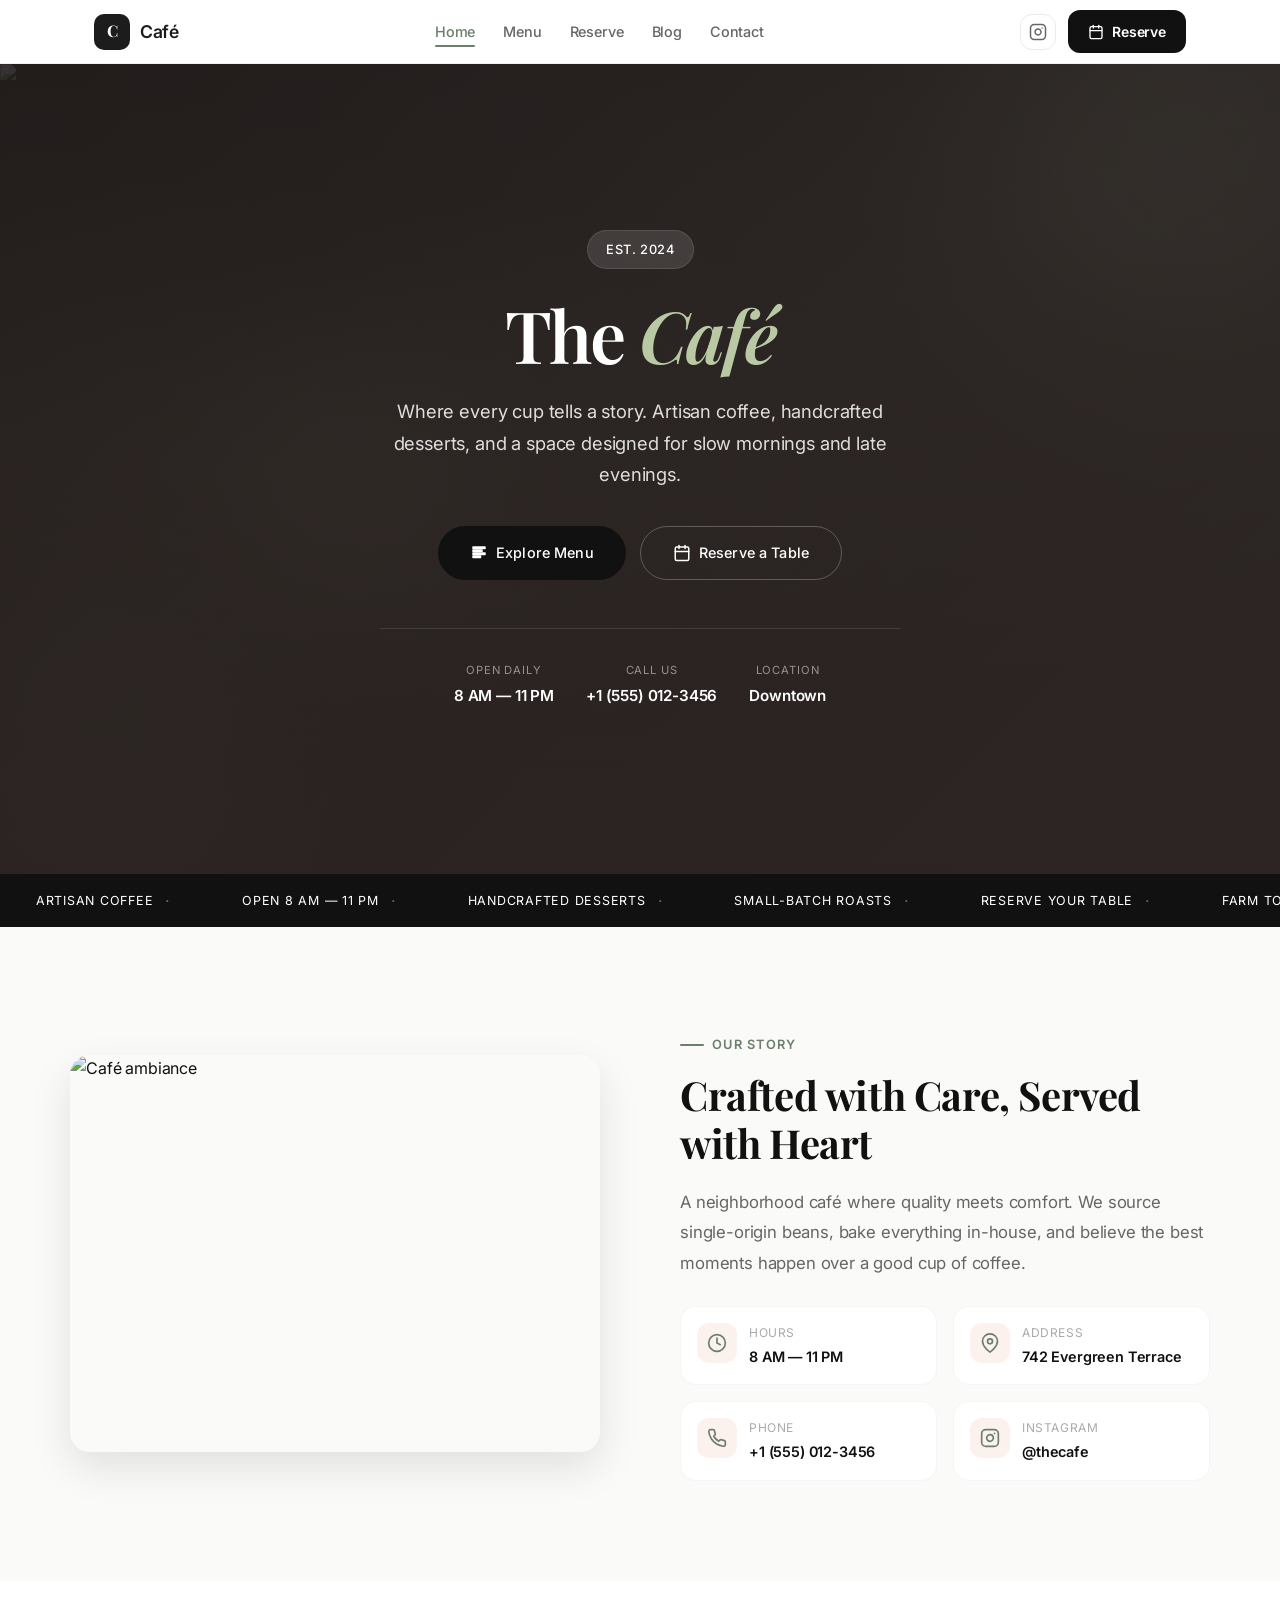
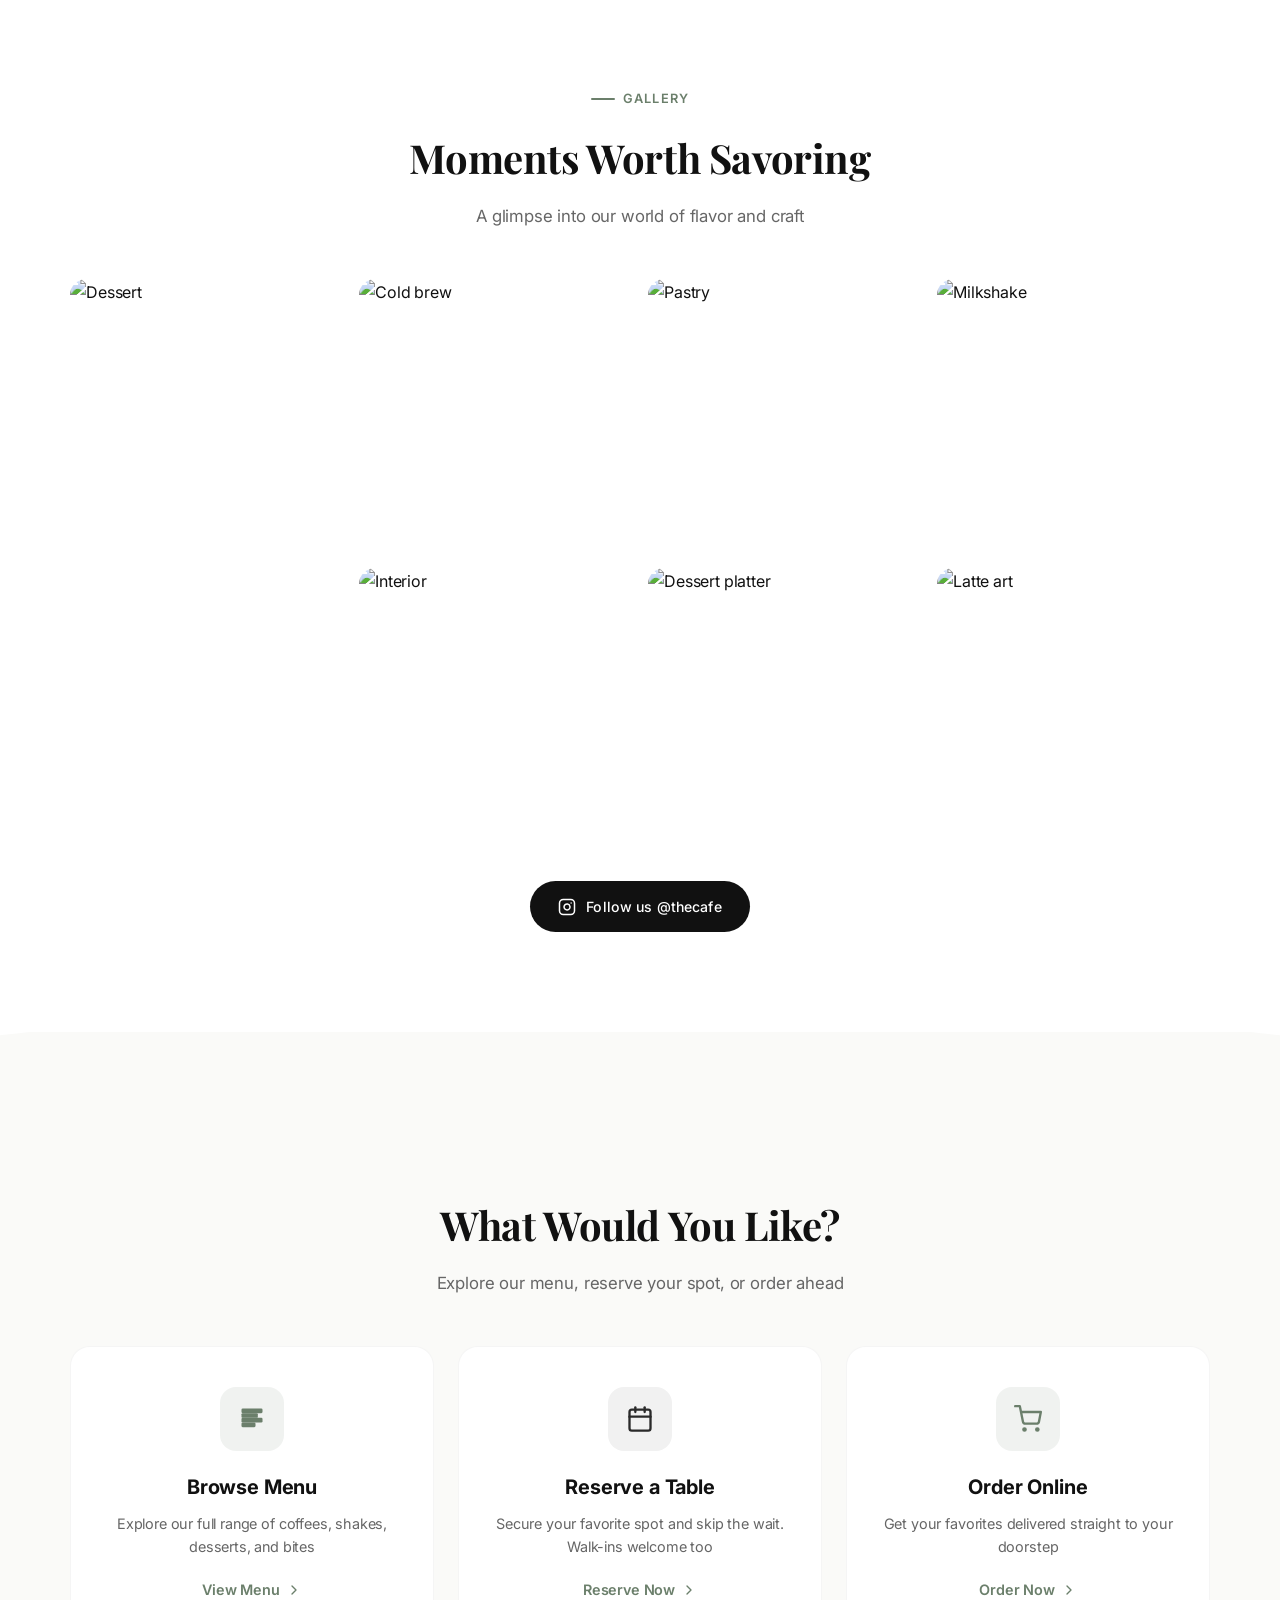
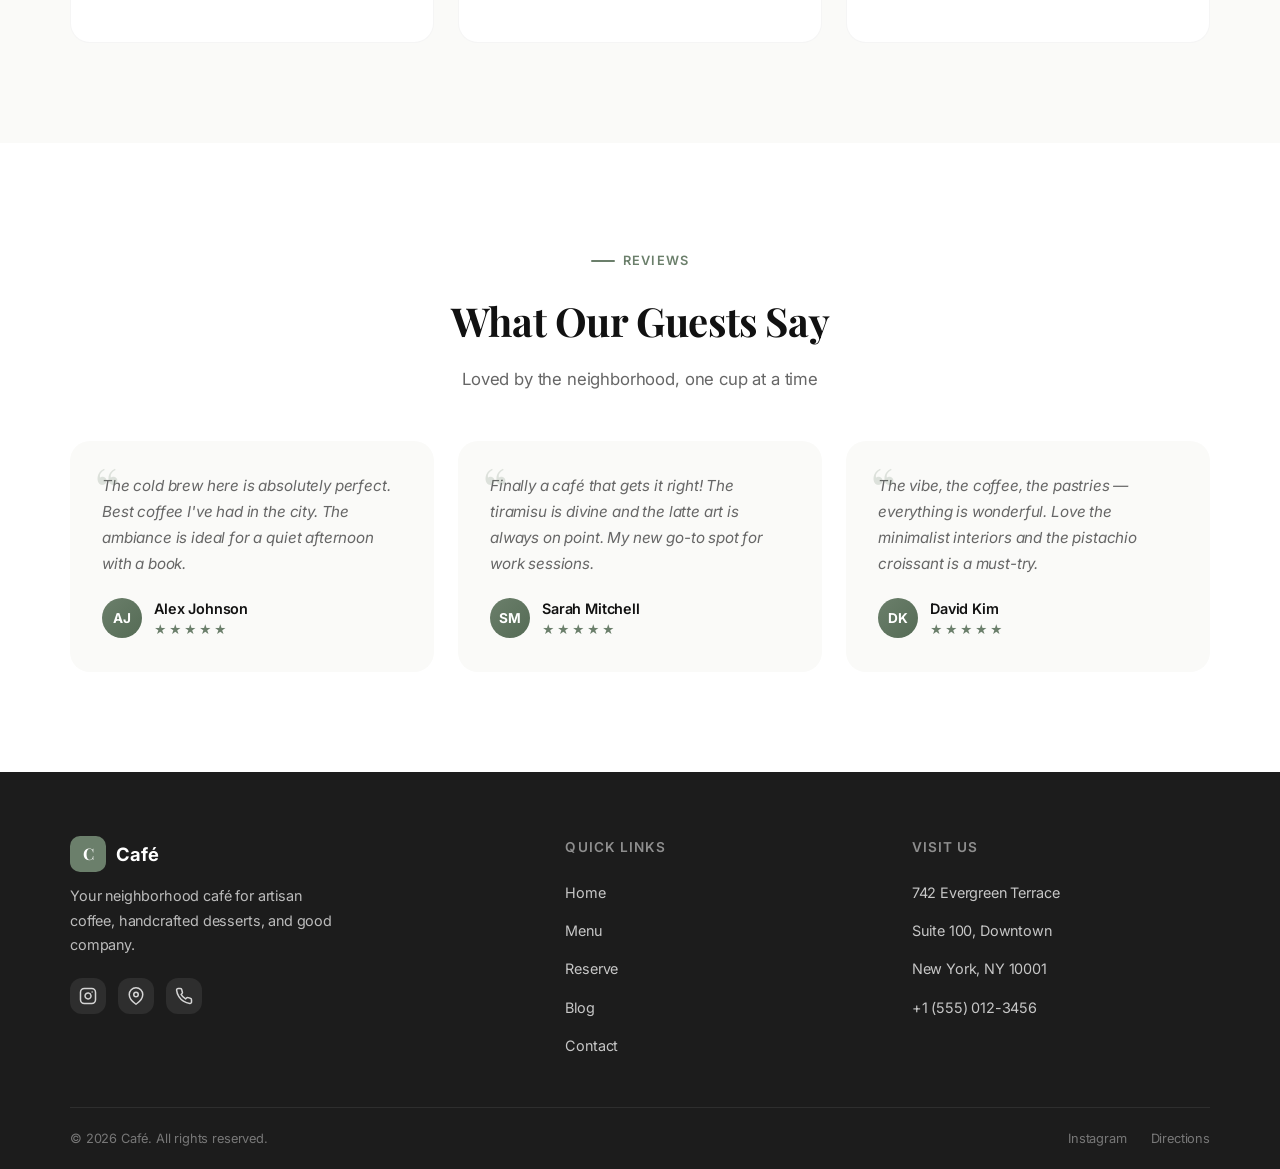
==== commit ae2b186a: "Add files via upload" ====
--- a/index.html
+++ b/index.html
@@ -4,11 +4,11 @@
 <head>
   <meta charset="UTF-8">
   <meta name="viewport" content="width=device-width, initial-scale=1.0">
-  <title>Beyond Temptation - Cafe & Desserts | Vesu, Surat</title>
-  <meta name="description" content="Beyond Temptation Surat - Premium cafe & dessert destination in Vesu. Explore our menu, book a table, or order online.">
+  <title>Café — Artisan Coffee & Desserts</title>
+  <meta name="description" content="Café — Premium artisan coffee, handcrafted desserts, and a serene ambiance. Visit us today.">
   <link rel="preconnect" href="https://fonts.googleapis.com">
   <link rel="preconnect" href="https://fonts.gstatic.com" crossorigin>
-  <link href="https://fonts.googleapis.com/css2?family=Inter:wght@400;500;600;700;800&family=Playfair+Display:wght@400;500;600;700&display=swap" rel="stylesheet">
+  <link href="https://fonts.googleapis.com/css2?family=Inter:wght@300;400;500;600;700;800&family=Playfair+Display:ital,wght@0,400;0,500;0,600;0,700;1,400&display=swap" rel="stylesheet">
   <link rel="stylesheet" href="style.css">
 </head>
 
@@ -18,25 +18,27 @@
   <header class="header" id="header">
     <div class="header-inner">
       <a href="index.html" class="logo">
-        <div class="logo-icon">B</div>
-        <span>Beyond Temptation</span>
+        <div class="logo-icon">C</div>
+        <span>Café</span>
       </a>
 
       <nav class="nav" id="nav">
         <div class="nav-links">
           <a href="index.html" class="active">Home</a>
           <a href="menu.html">Menu</a>
-          <a href="book.html">Book a Table</a>
+          <a href="book.html">Reserve</a>
+          <a href="blog.html">Blog</a>
+          <a href="contact.html">Contact</a>
         </div>
       </nav>
 
       <div class="header-actions">
-        <a href="https://www.instagram.com/beyond_temptation_surat" target="_blank" rel="noopener" class="btn-social" aria-label="Instagram">
+        <a href="#" class="btn-social" aria-label="Instagram">
           <svg viewBox="0 0 24 24" fill="none" stroke="currentColor" stroke-width="2" stroke-linecap="round" stroke-linejoin="round"><rect x="2" y="2" width="20" height="20" rx="5" ry="5"/><path d="M16 11.37A4 4 0 1 1 12.63 8 4 4 0 0 1 16 11.37z"/><line x1="17.5" y1="6.5" x2="17.51" y2="6.5"/></svg>
         </a>
         <a href="book.html" class="btn-cta">
           <svg viewBox="0 0 24 24" fill="none" stroke="currentColor" stroke-width="2" stroke-linecap="round" stroke-linejoin="round"><rect x="3" y="4" width="18" height="18" rx="2" ry="2"/><line x1="16" y1="2" x2="16" y2="6"/><line x1="8" y1="2" x2="8" y2="6"/><line x1="3" y1="10" x2="21" y2="10"/></svg>
-          Book Table
+          Reserve
         </a>
         <button class="mobile-toggle" id="mobile-toggle" aria-label="Menu">
           <span></span><span></span><span></span>
@@ -48,7 +50,7 @@
   <!-- HERO -->
   <section class="hero">
     <div class="hero-bg">
-      <img src="https://images.unsplash.com/photo-1554118811-1e0d58224f24?w=1400&q=80" alt="Beyond Temptation Cafe Interior">
+      <img src="https://images.unsplash.com/photo-1554118811-1e0d58224f24?w=1400&q=80" alt="Café interior">
     </div>
     <div class="hero-overlay"></div>
     <div class="floating-shapes">
@@ -57,31 +59,31 @@
       <div class="shape shape-3"></div>
     </div>
     <div class="hero-content">
-      <div class="hero-badge">Vesu, Surat</div>
-      <h1>Beyond <span class="accent">Temptation</span></h1>
-      <p class="hero-subtitle">Where every sip is a story and every bite is bliss. Discover premium shakes, desserts, and cafe delights in the heart of Vesu.</p>
+      <div class="hero-badge">Est. 2024</div>
+      <h1>The <span class="accent">Café</span></h1>
+      <p class="hero-subtitle">Where every cup tells a story. Artisan coffee, handcrafted desserts, and a space designed for slow mornings and late evenings.</p>
       <div class="hero-buttons">
         <a href="menu.html" class="btn-primary">
           <svg viewBox="0 0 24 24" fill="none" stroke="currentColor" stroke-width="2" stroke-linecap="round" stroke-linejoin="round"><path d="M3 3h18v18H3z" opacity="0"/><path d="M4 4h16v2H4z"/><path d="M4 8h12v2H4z"/><path d="M4 12h16v2H4z"/><path d="M4 16h10v2H4z"/></svg>
-          View Menu
+          Explore Menu
         </a>
         <a href="book.html" class="btn-outline">
           <svg viewBox="0 0 24 24" fill="none" stroke="currentColor" stroke-width="2" stroke-linecap="round" stroke-linejoin="round"><rect x="3" y="4" width="18" height="18" rx="2" ry="2"/><line x1="16" y1="2" x2="16" y2="6"/><line x1="8" y1="2" x2="8" y2="6"/><line x1="3" y1="10" x2="21" y2="10"/></svg>
-          Book a Table
+          Reserve a Table
         </a>
       </div>
       <div class="hero-info">
         <div class="hero-info-item">
           <div class="label">Open Daily</div>
-          <div class="value">12 PM - 12 AM</div>
+          <div class="value">8 AM — 11 PM</div>
         </div>
         <div class="hero-info-item">
           <div class="label">Call Us</div>
-          <div class="value">+91 95128 33139</div>
+          <div class="value">+1 (555) 012-3456</div>
         </div>
         <div class="hero-info-item">
           <div class="label">Location</div>
-          <div class="value">Vesu, Surat</div>
+          <div class="value">Downtown</div>
         </div>
       </div>
     </div>
@@ -90,18 +92,18 @@
   <!-- MARQUEE -->
   <div class="marquee">
     <div class="marquee-track">
-      <span>Premium Shakes & Desserts</span>
-      <span>Open Daily 12 PM - 12 AM</span>
-      <span>Vesu, Surat</span>
-      <span>CADBees - Magic Shakes - Mastani</span>
-      <span>Book Your Table Today</span>
-      <span>Follow @beyond_temptation_surat</span>
-      <span>Premium Shakes & Desserts</span>
-      <span>Open Daily 12 PM - 12 AM</span>
-      <span>Vesu, Surat</span>
-      <span>CADBees - Magic Shakes - Mastani</span>
-      <span>Book Your Table Today</span>
-      <span>Follow @beyond_temptation_surat</span>
+      <span>Artisan Coffee</span>
+      <span>Open 8 AM — 11 PM</span>
+      <span>Handcrafted Desserts</span>
+      <span>Small-Batch Roasts</span>
+      <span>Reserve Your Table</span>
+      <span>Farm to Cup</span>
+      <span>Artisan Coffee</span>
+      <span>Open 8 AM — 11 PM</span>
+      <span>Handcrafted Desserts</span>
+      <span>Small-Batch Roasts</span>
+      <span>Reserve Your Table</span>
+      <span>Farm to Cup</span>
     </div>
   </div>
 
@@ -109,12 +111,12 @@
   <section class="about" id="about">
     <div class="about-inner">
       <div class="about-image reveal-left">
-        <img src="https://images.unsplash.com/photo-1559925393-8be0ec4767c8?w=800&q=80" alt="Beyond Temptation Cafe Ambiance">
+        <img src="https://images.unsplash.com/photo-1559925393-8be0ec4767c8?w=800&q=80" alt="Café ambiance">
       </div>
       <div class="about-text reveal-right">
         <div class="section-label">Our Story</div>
-        <h2>A Place Where Flavors Meet Feelings</h2>
-        <p>Beyond Temptation is more than just a cafe &mdash; it's where Surat comes to unwind. Nestled in the vibrant lanes of Vesu, we craft signature shakes, indulgent desserts, and cafe classics that keep you coming back for more.</p>
+        <h2>Crafted with Care, Served with Heart</h2>
+        <p>A neighborhood café where quality meets comfort. We source single-origin beans, bake everything in-house, and believe the best moments happen over a good cup of coffee.</p>
         <div class="about-details">
           <div class="about-detail">
             <div class="about-detail-icon">
@@ -122,7 +124,7 @@
             </div>
             <div class="about-detail-text">
               <div class="detail-label">Hours</div>
-              <div class="detail-value">12 PM - 12 AM</div>
+              <div class="detail-value">8 AM — 11 PM</div>
             </div>
           </div>
           <div class="about-detail">
@@ -131,7 +133,7 @@
             </div>
             <div class="about-detail-text">
               <div class="detail-label">Address</div>
-              <div class="detail-value">Atlanta Shoppers, Vesu</div>
+              <div class="detail-value">742 Evergreen Terrace</div>
             </div>
           </div>
           <div class="about-detail">
@@ -140,7 +142,7 @@
             </div>
             <div class="about-detail-text">
               <div class="detail-label">Phone</div>
-              <div class="detail-value">+91 95128 33139</div>
+              <div class="detail-value">+1 (555) 012-3456</div>
             </div>
           </div>
           <div class="about-detail">
@@ -149,7 +151,7 @@
             </div>
             <div class="about-detail-text">
               <div class="detail-label">Instagram</div>
-              <div class="detail-value">@beyond_temptation_surat</div>
+              <div class="detail-value">@thecafe</div>
             </div>
           </div>
         </div>
@@ -163,14 +165,14 @@
       <div class="section-header reveal">
         <div class="section-label section-label-center">Gallery</div>
         <h2>Moments Worth Savoring</h2>
-        <p>A glimpse into our world of flavors and vibes</p>
+        <p>A glimpse into our world of flavor and craft</p>
       </div>
       <div class="gallery-grid reveal stagger">
         <div class="gallery-item tall">
-          <img src="https://images.unsplash.com/photo-1572490122747-3968b75cc699?w=600&q=80" alt="Cafe dessert">
-        </div>
-        <div class="gallery-item">
-          <img src="https://images.unsplash.com/photo-1579954115545-a95591f28bfc?w=600&q=80" alt="Cold coffee">
+          <img src="https://images.unsplash.com/photo-1572490122747-3968b75cc699?w=600&q=80" alt="Dessert">
+        </div>
+        <div class="gallery-item">
+          <img src="https://images.unsplash.com/photo-1579954115545-a95591f28bfc?w=600&q=80" alt="Cold brew">
         </div>
         <div class="gallery-item">
           <img src="https://images.unsplash.com/photo-1551024506-0bccd828d307?w=600&q=80" alt="Pastry">
@@ -179,19 +181,19 @@
           <img src="https://images.unsplash.com/photo-1587314168485-3236d6710814?w=600&q=80" alt="Milkshake">
         </div>
         <div class="gallery-item">
-          <img src="https://images.unsplash.com/photo-1514066558159-fc8c737ef259?w=600&q=80" alt="Cafe interior">
+          <img src="https://images.unsplash.com/photo-1514066558159-fc8c737ef259?w=600&q=80" alt="Interior">
         </div>
         <div class="gallery-item">
           <img src="https://images.unsplash.com/photo-1563805042-7684c019e1cb?w=600&q=80" alt="Dessert platter">
         </div>
         <div class="gallery-item">
-          <img src="https://images.unsplash.com/photo-1495474472287-4d71bcdd2085?w=600&q=80" alt="Coffee art">
+          <img src="https://images.unsplash.com/photo-1495474472287-4d71bcdd2085?w=600&q=80" alt="Latte art">
         </div>
       </div>
       <div class="gallery-cta">
-        <a href="https://www.instagram.com/beyond_temptation_surat" target="_blank" rel="noopener" class="btn-insta">
+        <a href="#" class="btn-insta">
           <svg viewBox="0 0 24 24" fill="none" stroke="currentColor" stroke-width="2" stroke-linecap="round" stroke-linejoin="round"><rect x="2" y="2" width="20" height="20" rx="5" ry="5"/><path d="M16 11.37A4 4 0 1 1 12.63 8 4 4 0 0 1 16 11.37z"/><line x1="17.5" y1="6.5" x2="17.51" y2="6.5"/></svg>
-          Follow us on Instagram
+          Follow us @thecafe
         </a>
       </div>
     </div>
@@ -204,7 +206,7 @@
     <div class="actions-inner">
       <div class="section-header reveal">
         <h2>What Would You Like?</h2>
-        <p>Explore our menu, reserve your spot, or order from home</p>
+        <p>Explore our menu, reserve your spot, or order ahead</p>
       </div>
       <div class="actions-grid reveal stagger">
         <div class="action-card">
@@ -212,7 +214,7 @@
             <svg viewBox="0 0 24 24" fill="none" stroke="currentColor" stroke-width="2" stroke-linecap="round" stroke-linejoin="round"><path d="M4 4h16v2H4z"/><path d="M4 8h12v2H4z"/><path d="M4 12h16v2H4z"/><path d="M4 16h10v2H4z"/></svg>
           </div>
           <h3>Browse Menu</h3>
-          <p>Explore our full range of shakes, coffees, desserts, and cafe bites</p>
+          <p>Explore our full range of coffees, shakes, desserts, and bites</p>
           <a href="menu.html" class="action-link">
             View Menu
             <svg viewBox="0 0 24 24" fill="none" stroke="currentColor" stroke-width="2" stroke-linecap="round" stroke-linejoin="round"><polyline points="9 18 15 12 9 6"/></svg>
@@ -222,8 +224,8 @@
           <div class="action-icon book-icon">
             <svg viewBox="0 0 24 24" fill="none" stroke="currentColor" stroke-width="2" stroke-linecap="round" stroke-linejoin="round"><rect x="3" y="4" width="18" height="18" rx="2" ry="2"/><line x1="16" y1="2" x2="16" y2="6"/><line x1="8" y1="2" x2="8" y2="6"/><line x1="3" y1="10" x2="21" y2="10"/></svg>
           </div>
-          <h3>Book a Table</h3>
-          <p>Reserve your favorite spot and skip the wait. Walk-ins welcome too!</p>
+          <h3>Reserve a Table</h3>
+          <p>Secure your favorite spot and skip the wait. Walk-ins welcome too</p>
           <a href="book.html" class="action-link">
             Reserve Now
             <svg viewBox="0 0 24 24" fill="none" stroke="currentColor" stroke-width="2" stroke-linecap="round" stroke-linejoin="round"><polyline points="9 18 15 12 9 6"/></svg>
@@ -234,9 +236,9 @@
             <svg viewBox="0 0 24 24" fill="none" stroke="currentColor" stroke-width="2" stroke-linecap="round" stroke-linejoin="round"><circle cx="9" cy="21" r="1"/><circle cx="20" cy="21" r="1"/><path d="M1 1h4l2.68 13.39a2 2 0 0 0 2 1.61h9.72a2 2 0 0 0 2-1.61L23 6H6"/></svg>
           </div>
           <h3>Order Online</h3>
-          <p>Get your favorites delivered to your doorstep via Zomato</p>
-          <a href="https://www.zomato.com/it/surat/beyond-temptation-adajan-patiya?amp=1" class="action-link" target="_blank" rel="noopener">
-            Order on Zomato
+          <p>Get your favorites delivered straight to your doorstep</p>
+          <a href="#" class="action-link">
+            Order Now
             <svg viewBox="0 0 24 24" fill="none" stroke="currentColor" stroke-width="2" stroke-linecap="round" stroke-linejoin="round"><polyline points="9 18 15 12 9 6"/></svg>
           </a>
         </div>
@@ -250,35 +252,35 @@
       <div class="section-header reveal">
         <div class="section-label section-label-center">Reviews</div>
         <h2>What Our Guests Say</h2>
-        <p>Loved by Surat, one sip at a time</p>
+        <p>Loved by the neighborhood, one cup at a time</p>
       </div>
       <div class="testimonials-grid reveal stagger">
         <div class="testimonial-card">
-          <p class="testimonial-text">The CADBees here are absolutely insane! Best chocolate shake I've ever had in Surat. The ambiance is perfect for a chill evening with friends.</p>
+          <p class="testimonial-text">The cold brew here is absolutely perfect. Best coffee I've had in the city. The ambiance is ideal for a quiet afternoon with a book.</p>
           <div class="testimonial-author">
-            <div class="testimonial-avatar">RP</div>
+            <div class="testimonial-avatar">AJ</div>
             <div>
-              <div class="testimonial-name">Riya Patel</div>
+              <div class="testimonial-name">Alex Johnson</div>
               <div class="testimonial-rating">&#9733;&#9733;&#9733;&#9733;&#9733;</div>
             </div>
           </div>
         </div>
         <div class="testimonial-card">
-          <p class="testimonial-text">Finally a cafe in Vesu that gets it right! The Mastani is divine and the Red Velvet Cheesecake Shake is to die for. My new go-to spot!</p>
+          <p class="testimonial-text">Finally a café that gets it right! The tiramisu is divine and the latte art is always on point. My new go-to spot for work sessions.</p>
           <div class="testimonial-author">
-            <div class="testimonial-avatar">AM</div>
+            <div class="testimonial-avatar">SM</div>
             <div>
-              <div class="testimonial-name">Arjun Mehta</div>
+              <div class="testimonial-name">Sarah Mitchell</div>
               <div class="testimonial-rating">&#9733;&#9733;&#9733;&#9733;&#9733;</div>
             </div>
           </div>
         </div>
         <div class="testimonial-card">
-          <p class="testimonial-text">The vibe, the shakes, the desserts - everything is beyond temptation literally! Love the cozy interiors and the Tiramisu Shake is a must-try.</p>
+          <p class="testimonial-text">The vibe, the coffee, the pastries — everything is wonderful. Love the minimalist interiors and the pistachio croissant is a must-try.</p>
           <div class="testimonial-author">
-            <div class="testimonial-avatar">NS</div>
+            <div class="testimonial-avatar">DK</div>
             <div>
-              <div class="testimonial-name">Neha Shah</div>
+              <div class="testimonial-name">David Kim</div>
               <div class="testimonial-rating">&#9733;&#9733;&#9733;&#9733;&#9733;</div>
             </div>
           </div>
@@ -293,18 +295,18 @@
       <div class="footer-grid">
         <div class="footer-brand">
           <div class="footer-logo">
-            <div class="footer-logo-icon">B</div>
-            <span>Beyond Temptation</span>
-          </div>
-          <p>Surat's beloved cafe destination for premium shakes, desserts, and good vibes. Visit us in Vesu.</p>
+            <div class="footer-logo-icon">C</div>
+            <span>Café</span>
+          </div>
+          <p>Your neighborhood café for artisan coffee, handcrafted desserts, and good company.</p>
           <div class="footer-socials">
-            <a href="https://www.instagram.com/beyond_temptation_surat" target="_blank" rel="noopener" class="footer-social-link" aria-label="Instagram">
+            <a href="#" class="footer-social-link" aria-label="Instagram">
               <svg viewBox="0 0 24 24" fill="none" stroke="currentColor" stroke-width="2" stroke-linecap="round" stroke-linejoin="round"><rect x="2" y="2" width="20" height="20" rx="5" ry="5"/><path d="M16 11.37A4 4 0 1 1 12.63 8 4 4 0 0 1 16 11.37z"/><line x1="17.5" y1="6.5" x2="17.51" y2="6.5"/></svg>
             </a>
-            <a href="https://www.google.com/maps/place/Beyond+Temptation+Surat/" target="_blank" rel="noopener" class="footer-social-link" aria-label="Google Maps">
+            <a href="#" class="footer-social-link" aria-label="Location">
               <svg viewBox="0 0 24 24" fill="none" stroke="currentColor" stroke-width="2" stroke-linecap="round" stroke-linejoin="round"><path d="M21 10c0 7-9 13-9 13s-9-6-9-13a9 9 0 0 1 18 0z"/><circle cx="12" cy="10" r="3"/></svg>
             </a>
-            <a href="tel:+919512833139" class="footer-social-link" aria-label="Phone">
+            <a href="tel:+15550123456" class="footer-social-link" aria-label="Phone">
               <svg viewBox="0 0 24 24" fill="none" stroke="currentColor" stroke-width="2" stroke-linecap="round" stroke-linejoin="round"><path d="M22 16.92v3a2 2 0 0 1-2.18 2 19.79 19.79 0 0 1-8.63-3.07 19.5 19.5 0 0 1-6-6 19.79 19.79 0 0 1-3.07-8.67A2 2 0 0 1 4.11 2h3a2 2 0 0 1 2 1.72c.127.96.361 1.903.7 2.81a2 2 0 0 1-.45 2.11L8.09 9.91a16 16 0 0 0 6 6l1.27-1.27a2 2 0 0 1 2.11-.45c.907.339 1.85.573 2.81.7A2 2 0 0 1 22 16.92z"/></svg>
             </a>
           </div>
@@ -315,26 +317,28 @@
           <ul>
             <li><a href="index.html">Home</a></li>
             <li><a href="menu.html">Menu</a></li>
-            <li><a href="book.html">Book a Table</a></li>
+            <li><a href="book.html">Reserve</a></li>
+            <li><a href="blog.html">Blog</a></li>
+            <li><a href="contact.html">Contact</a></li>
           </ul>
         </div>
 
         <div class="footer-column">
           <h4>Visit Us</h4>
           <ul>
-            <li><a href="https://www.google.com/maps/place/Beyond+Temptation+Surat/" target="_blank" rel="noopener">Ground Floor, Atlanta Shoppers, G-53</a></li>
-            <li><a href="https://www.google.com/maps/place/Beyond+Temptation+Surat/" target="_blank" rel="noopener">Beside Reliance Market, Vesu</a></li>
-            <li><a href="https://www.google.com/maps/place/Beyond+Temptation+Surat/" target="_blank" rel="noopener">Surat, Gujarat 395007</a></li>
-            <li><a href="tel:+919512833139">+91 95128 33139</a></li>
+            <li><a href="#">742 Evergreen Terrace</a></li>
+            <li><a href="#">Suite 100, Downtown</a></li>
+            <li><a href="#">New York, NY 10001</a></li>
+            <li><a href="tel:+15550123456">+1 (555) 012-3456</a></li>
           </ul>
         </div>
       </div>
 
       <div class="footer-bottom">
-        <p>&copy; 2026 Beyond Temptation Surat. All rights reserved.</p>
+        <p>&copy; 2026 Café. All rights reserved.</p>
         <div class="footer-bottom-links">
-          <a href="https://www.instagram.com/beyond_temptation_surat" target="_blank" rel="noopener">Instagram</a>
-          <a href="https://www.google.com/maps/place/Beyond+Temptation+Surat/" target="_blank" rel="noopener">Directions</a>
+          <a href="#">Instagram</a>
+          <a href="#">Directions</a>
         </div>
       </div>
     </div>
--- a/style.css
+++ b/style.css
@@ -1,43 +1,43 @@
 /* ========== DESIGN TOKENS ========== */
 :root {
-  --color-primary: #C8602A;
-  --color-primary-dark: #B35525;
-  --color-brown: #2D2422;
-  --color-brown-light: #4A3728;
-  --color-brown-mid: #6B4F3A;
-  --color-bg-cream: #F8F6F0;
-  --color-bg-warm: #FAF7F2;
+  --color-primary: #6B7F6B;
+  --color-primary-dark: #556B55;
+  --color-brown: #1C1C1C;
+  --color-brown-light: #2A2A2A;
+  --color-brown-mid: #3D3D3D;
+  --color-bg-cream: #FAFAF8;
+  --color-bg-warm: #F7F7F5;
   --color-bg-white: #FFFFFF;
-  --color-text-dark: #1A1A1A;
-  --color-text-body: #555555;
-  --color-text-light: #777777;
-  --color-text-muted: #999999;
-  --color-border: #E5E5E5;
-  --color-border-light: #f0ebe4;
+  --color-text-dark: #111111;
+  --color-text-body: #666666;
+  --color-text-light: #888888;
+  --color-text-muted: #AAAAAA;
+  --color-border: #EBEBEB;
+  --color-border-light: #F2F2F0;
   --color-card-bg: #FFFFFF;
-  --color-success: #4CAF50;
+  --color-success: #6B7F6B;
   --color-whatsapp: #25D366;
 
   --font-family: 'Inter', -apple-system, BlinkMacSystemFont, 'Segoe UI', Roboto, sans-serif;
   --font-display: 'Playfair Display', Georgia, serif;
 
-  --shadow-sm: 0 1px 3px rgba(0,0,0,0.06);
-  --shadow-md: 0 4px 12px rgba(0,0,0,0.08);
-  --shadow-lg: 0 8px 30px rgba(0,0,0,0.12);
-  --shadow-xl: 0 20px 50px rgba(0,0,0,0.15);
-  --shadow-card: 0 1px 4px rgba(0,0,0,0.04), 0 2px 8px rgba(0,0,0,0.04);
+  --shadow-sm: 0 1px 2px rgba(0,0,0,0.04);
+  --shadow-md: 0 4px 12px rgba(0,0,0,0.05);
+  --shadow-lg: 0 8px 24px rgba(0,0,0,0.08);
+  --shadow-xl: 0 16px 40px rgba(0,0,0,0.1);
+  --shadow-card: 0 1px 3px rgba(0,0,0,0.03), 0 2px 6px rgba(0,0,0,0.03);
 
   --radius-sm: 0.375rem;
   --radius-md: 0.5rem;
   --radius-lg: 0.75rem;
   --radius-xl: 1rem;
-  --radius-2xl: 1.5rem;
+  --radius-2xl: 1.25rem;
   --radius-full: 9999px;
 
-  --header-height: 72px;
-  --max-width: 1200px;
-
-  --transition: 0.2s ease;
+  --header-height: 64px;
+  --max-width: 1140px;
+
+  --transition: 0.25s ease;
 }
 
 /* ========== RESET & BASE ========== */
@@ -53,10 +53,12 @@
   font-family: var(--font-family);
   color: var(--color-text-dark);
   background: var(--color-bg-white);
-  line-height: 1.6;
+  line-height: 1.65;
+  font-weight: 400;
+  letter-spacing: -0.01em;
   -webkit-font-smoothing: antialiased;
   -moz-osx-font-smoothing: grayscale;
-  animation: pageLoad 0.5s ease;
+  animation: pageLoad 0.6s ease;
 }
 
 a { text-decoration: none; color: inherit; transition: color var(--transition); }
@@ -90,23 +92,23 @@
   display: flex;
   align-items: center;
   gap: 10px;
-  font-weight: 700;
-  font-size: 1.15rem;
+  font-weight: 600;
+  font-size: 1.1rem;
   color: var(--color-brown);
   letter-spacing: -0.02em;
 }
 
 .logo-icon {
-  width: 40px;
-  height: 40px;
-  background: linear-gradient(135deg, var(--color-primary), var(--color-primary-dark));
-  border-radius: 12px;
+  width: 36px;
+  height: 36px;
+  background: var(--color-brown);
+  border-radius: 10px;
   display: flex;
   align-items: center;
   justify-content: center;
   color: white;
-  font-weight: 800;
-  font-size: 18px;
+  font-weight: 700;
+  font-size: 16px;
   font-family: var(--font-display);
 }
 
@@ -200,13 +202,13 @@
 /* ========== HERO ========== */
 .hero {
   position: relative;
-  min-height: 85vh;
+  min-height: 90vh;
   display: flex;
   align-items: center;
   justify-content: center;
   text-align: center;
   overflow: hidden;
-  background: linear-gradient(135deg, #2D2422 0%, #4A3728 40%, #6B4F3A 100%);
+  background: linear-gradient(135deg, #111 0%, #1C1C1C 40%, #2A2A2A 100%);
 }
 
 .hero-bg {
@@ -255,14 +257,17 @@
 
 .hero h1 {
   font-family: var(--font-display);
-  font-size: 4rem;
-  font-weight: 700;
-  line-height: 1.1;
-  margin-bottom: 20px;
-  letter-spacing: -0.02em;
-}
-
-.hero h1 .accent { color: var(--color-primary); }
+  font-size: 4.5rem;
+  font-weight: 600;
+  line-height: 1.05;
+  margin-bottom: 24px;
+  letter-spacing: -0.03em;
+}
+
+.hero h1 .accent {
+  color: #B8C9A3;
+  font-style: italic;
+}
 
 .hero-subtitle {
   font-size: 1.15rem;
@@ -281,20 +286,21 @@
   align-items: center;
   gap: 8px;
   padding: 14px 32px;
-  background: var(--color-primary);
+  background: var(--color-text-dark);
   color: white;
   border: none;
-  border-radius: var(--radius-lg);
-  font-size: 1rem;
-  font-weight: 600;
+  border-radius: var(--radius-full);
+  font-size: 0.9rem;
+  font-weight: 500;
+  letter-spacing: 0.01em;
   transition: all var(--transition);
 }
 
 .btn-primary:hover {
-  background: var(--color-primary-dark);
+  background: var(--color-brown-mid);
   color: white;
   transform: translateY(-2px);
-  box-shadow: 0 8px 24px rgba(200,96,42,0.3);
+  box-shadow: 0 8px 24px rgba(0,0,0,0.15);
 }
 
 .btn-primary svg { width: 18px; height: 18px; }
@@ -306,16 +312,17 @@
   padding: 14px 32px;
   background: transparent;
   color: white;
-  border: 1.5px solid rgba(255,255,255,0.35);
-  border-radius: var(--radius-lg);
-  font-size: 1rem;
-  font-weight: 600;
+  border: 1px solid rgba(255,255,255,0.25);
+  border-radius: var(--radius-full);
+  font-size: 0.9rem;
+  font-weight: 500;
+  letter-spacing: 0.01em;
   transition: all var(--transition);
 }
 
 .btn-outline:hover {
-  background: rgba(255,255,255,0.1);
-  border-color: white;
+  background: rgba(255,255,255,0.08);
+  border-color: rgba(255,255,255,0.5);
   color: white;
 }
 
@@ -525,22 +532,24 @@
   align-items: center;
   gap: 10px;
   padding: 14px 28px;
-  background: linear-gradient(135deg, #833AB4, #FD1D1D, #F77737);
+  background: var(--color-text-dark);
   color: white;
   border: none;
-  border-radius: var(--radius-lg);
-  font-size: 0.95rem;
-  font-weight: 600;
+  border-radius: var(--radius-full);
+  font-size: 0.88rem;
+  font-weight: 500;
+  letter-spacing: 0.01em;
   transition: all var(--transition);
 }
 
 .btn-insta:hover {
   transform: translateY(-2px);
-  box-shadow: 0 8px 24px rgba(131,58,180,0.3);
+  box-shadow: 0 8px 24px rgba(0,0,0,0.15);
   color: white;
-}
-
-.btn-insta svg { width: 20px; height: 20px; }
+  background: var(--color-brown-mid);
+}
+
+.btn-insta svg { width: 18px; height: 18px; }
 
 /* ========== QUICK ACTIONS ========== */
 .actions {
@@ -587,9 +596,9 @@
   font-size: 28px;
 }
 
-.action-icon.menu-icon { background: rgba(200,96,42,0.1); color: var(--color-primary); }
-.action-icon.book-icon { background: rgba(74,55,40,0.1); color: var(--color-brown-light); }
-.action-icon.order-icon { background: rgba(76,175,80,0.1); color: var(--color-success); }
+.action-icon.menu-icon { background: rgba(107,127,107,0.1); color: var(--color-primary); }
+.action-icon.book-icon { background: rgba(28,28,28,0.06); color: var(--color-brown-light); }
+.action-icon.order-icon { background: rgba(107,127,107,0.1); color: var(--color-primary); }
 
 .action-icon svg { width: 28px; height: 28px; }
 
@@ -664,7 +673,7 @@
   display: flex;
   align-items: center;
   justify-content: center;
-  font-weight: 800;
+  font-weight: 700;
   font-size: 16px;
   font-family: var(--font-display);
 }
@@ -1204,7 +1213,7 @@
 .btn-book:hover {
   background: var(--color-primary-dark);
   transform: translateY(-1px);
-  box-shadow: 0 8px 24px rgba(200,96,42,0.25);
+  box-shadow: 0 8px 24px rgba(107,127,107,0.25);
 }
 
 .booking-divider {
@@ -1404,29 +1413,30 @@
 /* 2. Marquee Ticker Strip */
 .marquee {
   overflow: hidden;
-  background: var(--color-primary);
+  background: var(--color-text-dark);
   color: white;
-  padding: 14px 0;
+  padding: 12px 0;
   white-space: nowrap;
   position: relative;
 }
 .marquee-track {
   display: inline-flex;
-  animation: marqueeScroll 25s linear infinite;
+  animation: marqueeScroll 30s linear infinite;
 }
 .marquee-track span {
   display: inline-flex;
   align-items: center;
   gap: 12px;
-  padding: 0 32px;
-  font-size: 0.85rem;
-  font-weight: 600;
-  letter-spacing: 0.03em;
+  padding: 0 36px;
+  font-size: 0.78rem;
+  font-weight: 400;
+  letter-spacing: 0.06em;
+  text-transform: uppercase;
 }
 .marquee-track span::after {
-  content: '\2726';
-  opacity: 0.5;
-  font-size: 0.7rem;
+  content: '·';
+  opacity: 0.35;
+  font-size: 1rem;
 }
 @keyframes marqueeScroll {
   0% { transform: translateX(0); }
@@ -1438,13 +1448,13 @@
   content: '';
   position: absolute;
   inset: 0;
-  background: radial-gradient(ellipse at 20% 50%, rgba(200, 96, 42, 0.15) 0%, transparent 50%),
-              radial-gradient(ellipse at 80% 20%, rgba(200, 96, 42, 0.1) 0%, transparent 50%);
+  background: radial-gradient(ellipse at 20% 50%, rgba(184, 201, 163, 0.08) 0%, transparent 50%),
+              radial-gradient(ellipse at 80% 20%, rgba(184, 201, 163, 0.06) 0%, transparent 50%);
   z-index: 1;
-  animation: heroGlow 8s ease-in-out infinite alternate;
+  animation: heroGlow 10s ease-in-out infinite alternate;
 }
 @keyframes heroGlow {
-  0% { opacity: 0.5; }
+  0% { opacity: 0.4; }
   100% { opacity: 1; }
 }
 .hero-content { animation: heroFadeIn 1.2s cubic-bezier(0.16, 1, 0.3, 1) forwards; }
@@ -1489,9 +1499,9 @@
   opacity: 0.12;
   animation: floatShape 20s ease-in-out infinite;
 }
-.shape-1 { width: 400px; height: 400px; background: var(--color-primary); top: -100px; right: -100px; animation-delay: 0s; }
-.shape-2 { width: 300px; height: 300px; background: #e8a87c; bottom: -50px; left: -50px; animation-delay: -7s; }
-.shape-3 { width: 200px; height: 200px; background: var(--color-primary); top: 40%; left: 20%; animation-delay: -14s; }
+.shape-1 { width: 400px; height: 400px; background: #B8C9A3; top: -100px; right: -100px; animation-delay: 0s; }
+.shape-2 { width: 300px; height: 300px; background: #8FA88F; bottom: -50px; left: -50px; animation-delay: -7s; }
+.shape-3 { width: 200px; height: 200px; background: #B8C9A3; top: 40%; left: 20%; animation-delay: -14s; }
 @keyframes floatShape {
   0%, 100% { transform: translate(0, 0) scale(1); }
   33% { transform: translate(30px, -30px) scale(1.05); }
@@ -2026,3 +2036,264 @@
   .menu-search-results .menu-grid { grid-template-columns: 1fr; }
   .search-results-header { flex-direction: column; gap: 12px; align-items: flex-start; }
 }
+
+/* ========== PAGE HERO ========== */
+.page-hero {
+  padding: 160px 20px 80px;
+  text-align: center;
+  background: var(--color-bg-warm);
+  border-bottom: 1px solid var(--color-border);
+}
+
+.page-hero h1 {
+  font-family: var(--font-display);
+  font-size: 3.5rem;
+  font-weight: 600;
+  margin-bottom: 16px;
+  color: var(--color-brown);
+}
+
+.page-hero p {
+  font-size: 1.1rem;
+  color: var(--color-text-body);
+  max-width: 600px;
+  margin: 0 auto;
+}
+
+/* ========== BLOG ========== */
+.blog-section {
+  padding: 80px 20px;
+  max-width: var(--max-width);
+  margin: 0 auto;
+}
+
+.blog-grid {
+  display: grid;
+  grid-template-columns: repeat(auto-fit, minmax(320px, 1fr));
+  gap: 40px;
+}
+
+.blog-card {
+  background: var(--color-card-bg);
+  border-radius: var(--radius-2xl);
+  overflow: hidden;
+  box-shadow: var(--shadow-sm);
+  transition: all var(--transition);
+  border: 1px solid var(--color-border-light);
+}
+
+.blog-card:hover {
+  transform: translateY(-4px);
+  box-shadow: var(--shadow-md);
+}
+
+.blog-card-img {
+  position: relative;
+  height: 240px;
+  overflow: hidden;
+}
+
+.blog-card-img img {
+  width: 100%;
+  height: 100%;
+  object-fit: cover;
+  transition: transform 0.6s ease;
+}
+
+.blog-card:hover .blog-card-img img {
+  transform: scale(1.05);
+}
+
+.blog-badge {
+  position: absolute;
+  top: 16px;
+  left: 16px;
+  background: rgba(255,255,255,0.9);
+  backdrop-filter: blur(4px);
+  padding: 4px 12px;
+  border-radius: var(--radius-full);
+  font-size: 0.75rem;
+  font-weight: 600;
+  color: var(--color-brown);
+  text-transform: uppercase;
+  letter-spacing: 0.05em;
+}
+
+.blog-card-body {
+  padding: 24px;
+}
+
+.blog-meta {
+  display: flex;
+  align-items: center;
+  gap: 8px;
+  font-size: 0.85rem;
+  color: var(--color-text-light);
+  margin-bottom: 12px;
+}
+
+.blog-meta .dot {
+  font-size: 1rem;
+  line-height: 1;
+}
+
+.blog-card-body h3 {
+  font-family: var(--font-display);
+  font-size: 1.4rem;
+  margin-bottom: 12px;
+  line-height: 1.3;
+}
+
+.blog-card-body p {
+  color: var(--color-text-body);
+  font-size: 0.95rem;
+  margin-bottom: 20px;
+  display: -webkit-box;
+  -webkit-line-clamp: 3;
+  line-clamp: 3;
+  -webkit-box-orient: vertical;
+  overflow: hidden;
+  line-height: 1.6;
+}
+
+.btn-read-more {
+  display: inline-flex;
+  align-items: center;
+  gap: 6px;
+  font-weight: 600;
+  font-size: 0.9rem;
+  color: var(--color-primary);
+  transition: color var(--transition);
+}
+
+.btn-read-more:hover {
+  color: var(--color-primary-dark);
+}
+
+.btn-read-more svg {
+  width: 16px;
+  height: 16px;
+  transition: transform var(--transition);
+}
+
+.btn-read-more:hover svg {
+  transform: translateX(4px);
+}
+
+/* ========== CONTACT ========== */
+.contact-section {
+  padding: 80px 20px;
+  background: var(--color-bg-white);
+}
+
+.contact-inner {
+  max-width: 1000px;
+  margin: 0 auto;
+  display: grid;
+  grid-template-columns: 1.2fr 1fr;
+  gap: 60px;
+  align-items: flex-start;
+}
+
+.contact-info h2 {
+  font-family: var(--font-display);
+  font-size: 2.2rem;
+  margin-bottom: 16px;
+  color: var(--color-brown);
+}
+
+.contact-info > p {
+  color: var(--color-text-body);
+  font-size: 1.05rem;
+  margin-bottom: 40px;
+}
+
+.contact-info-list {
+  display: flex;
+  flex-direction: column;
+  gap: 24px;
+}
+
+.contact-info-item {
+  display: flex;
+  align-items: flex-start;
+  gap: 16px;
+}
+
+.contact-icon {
+  width: 48px;
+  height: 48px;
+  background: rgba(107,127,107,0.1);
+  color: var(--color-primary);
+  border-radius: 50%;
+  display: flex;
+  align-items: center;
+  justify-content: center;
+  flex-shrink: 0;
+}
+
+.contact-icon svg {
+  width: 20px;
+  height: 20px;
+}
+
+.contact-info-item h4 {
+  font-size: 1.05rem;
+  margin-bottom: 4px;
+  color: var(--color-brown);
+}
+
+.contact-info-item p {
+  color: var(--color-text-body);
+  font-size: 0.95rem;
+  line-height: 1.5;
+}
+
+.contact-info-item a {
+  color: var(--color-primary);
+  font-weight: 500;
+}
+
+.contact-form-wrap {
+  background: var(--color-card-bg);
+  padding: 40px;
+  border-radius: var(--radius-2xl);
+  box-shadow: var(--shadow-md);
+  border: 1px solid var(--color-border-light);
+}
+
+.contact-success-msg {
+  margin-top: 16px;
+  padding: 12px 16px;
+  background: rgba(107,127,107,0.1);
+  color: var(--color-primary-dark);
+  border-radius: var(--radius-md);
+  font-size: 0.95rem;
+  font-weight: 500;
+  text-align: center;
+}
+
+.map-section {
+  width: 100%;
+  height: 450px;
+  background: var(--color-border);
+}
+
+@media (max-width: 900px) {
+  .contact-inner {
+    grid-template-columns: 1fr;
+    gap: 40px;
+  }
+}
+
+@media (max-width: 768px) {
+  .page-hero {
+    padding: 120px 20px 60px;
+  }
+  .page-hero h1 {
+    font-size: 2.8rem;
+  }
+  .contact-form-wrap {
+    padding: 24px;
+  }
+}
